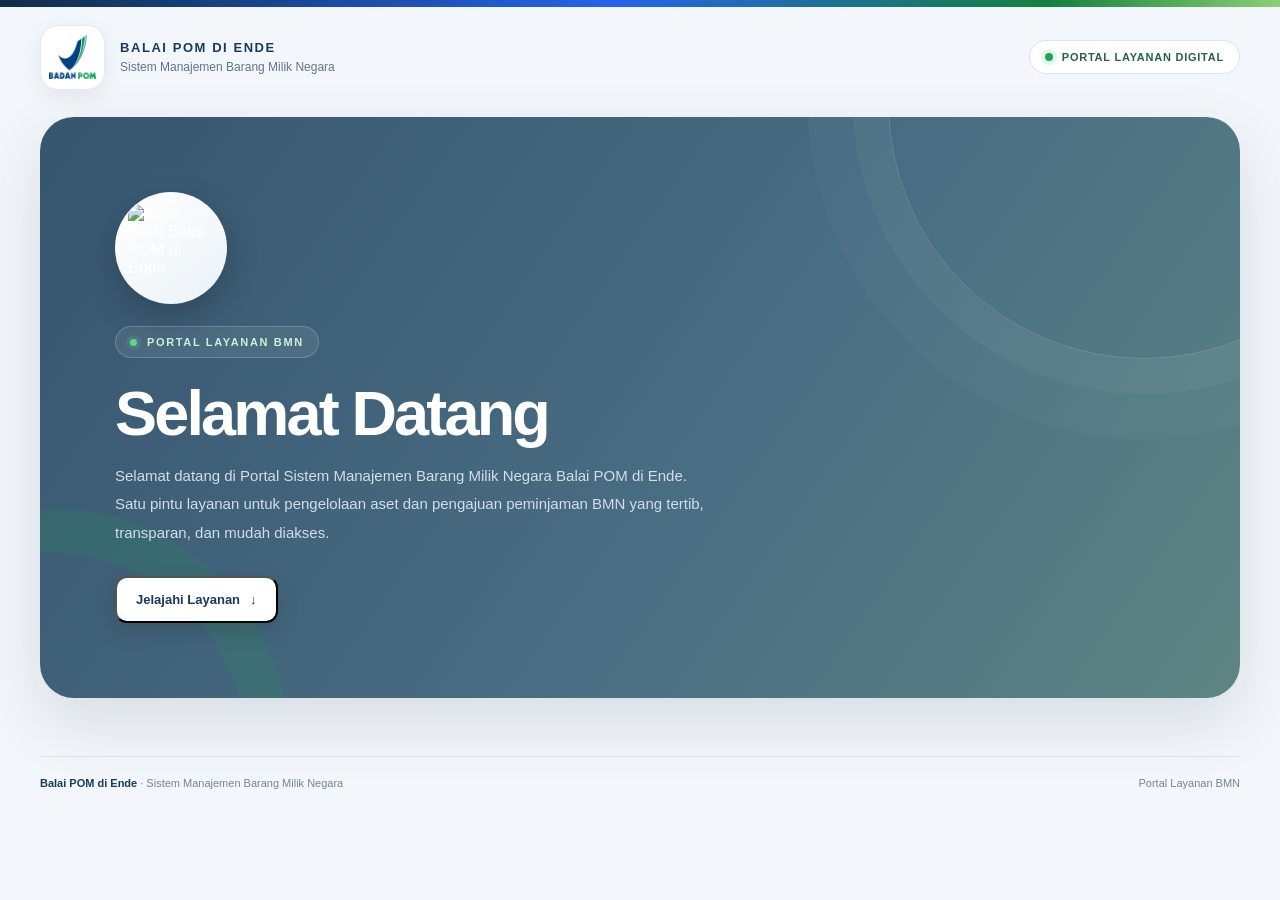
==== index.html @ 43413f7a "Improve responsive home portal cards for mobile" ====
<!DOCTYPE html>
<html lang="id">
<head>
<meta charset="UTF-8">
<meta name="viewport" content="width=device-width, initial-scale=1">
<meta name="theme-color" content="#173b5e">
<meta name="description" content="Portal layanan Sistem Manajemen Barang Milik Negara Balai POM di Ende.">
<link rel="icon" type="image/webp" href="[data-uri]">
<title>Portal Layanan BMN | Balai POM di Ende</title>
<style>
:root{--navy:#173b5e;--navy-deep:#102d49;--blue:#2563eb;--green:#15803d;--green-bright:#22a34a;--ink:#1e293b;--muted:#64748b;--line:#dbe3ed;--paper:#fff;--bg:#f3f6fa;--shadow:0 24px 65px rgba(16,45,73,.12)}
*{box-sizing:border-box}
html{scroll-behavior:smooth}
body{margin:0;min-height:100vh;font-family:Inter,"Segoe UI",Arial,sans-serif;color:var(--ink);background:var(--bg);overflow-x:hidden}
a{color:inherit}
.top-accent{height:7px;background:linear-gradient(90deg,var(--navy-deep),var(--blue) 48%,var(--green) 82%,#8bcf75)}
.site-header{width:min(1200px,calc(100% - 48px));margin:auto;min-height:100px;display:flex;align-items:center;gap:15px}
.agency-logo{width:65px;height:65px;padding:8px;display:grid;place-items:center;background:white;border:1px solid #e4ebf2;border-radius:18px;box-shadow:0 7px 22px rgba(16,45,73,.07)}
.agency-logo img{width:100%;height:100%;object-fit:contain}
.agency-name{font-size:13px;letter-spacing:.12em;font-weight:900;color:var(--navy)}
.agency-caption{font-size:12px;color:var(--muted);margin-top:5px}
.header-right{margin-left:auto;display:flex;align-items:center;gap:10px}
.status-pill{display:flex;align-items:center;gap:9px;padding:10px 15px;border:1px solid #dce8e4;background:#fff;border-radius:99px;color:#246345;font-size:11px;font-weight:800;letter-spacing:.07em}
.status-dot{width:8px;height:8px;border-radius:50%;background:#20a45a;box-shadow:0 0 0 4px #e4f5eb}
main{width:min(1200px,calc(100% - 48px));margin:10px auto 58px}
.hero{position:relative;overflow:hidden;isolation:isolate;min-height:450px;display:grid;grid-template-columns:1fr;align-items:center;gap:35px;padding:clamp(35px,6vw,75px);border-radius:34px;background:linear-gradient(125deg,#36556f 0%,#496d83 56%,#5c8582 100%);box-shadow:var(--shadow);color:white}
.hero:before,.hero:after{content:"";position:absolute;z-index:-1;border-radius:50%;pointer-events:none}
.hero:before{width:510px;height:510px;right:-160px;top:-270px;border:1px solid rgba(255,255,255,.15);box-shadow:0 0 0 35px rgba(255,255,255,.035),0 0 0 80px rgba(255,255,255,.025)}
.hero:after{width:390px;height:390px;left:-230px;bottom:-290px;border:45px solid rgba(34,163,74,.14)}
.hero-copy{max-width:640px;position:relative;z-index:1}
.kicker{display:inline-flex;align-items:center;gap:10px;padding:9px 14px;border:1px solid rgba(255,255,255,.2);background:rgba(255,255,255,.08);border-radius:99px;color:#c9f3d7;font-size:11px;font-weight:850;letter-spacing:.15em;text-transform:uppercase}
.kicker:before{content:"";width:7px;height:7px;border-radius:50%;background:#65d48b;box-shadow:0 0 0 4px rgba(101,212,139,.14)}
h1{margin:23px 0 15px;font-size:clamp(37px,5.4vw,63px);line-height:1.04;letter-spacing:-.045em;font-weight:850}
h1 span{color:#8be0a6}
.hero-description{max-width:590px;margin:0;color:#d2deea;font-size:15px;line-height:1.9}
.hero-actions{display:flex;align-items:center;gap:12px;flex-wrap:wrap;margin-top:29px}
.primary-link,.secondary-link{min-height:47px;padding:0 19px;display:inline-flex;align-items:center;justify-content:center;gap:10px;border-radius:12px;text-decoration:none;font-size:13px;font-weight:850;transition:transform .2s,box-shadow .2s,background .2s}
.primary-link{background:#fff;color:var(--navy);box-shadow:0 8px 22px rgba(0,0,0,.13)}
.secondary-link{color:white;border:1px solid rgba(255,255,255,.3);background:rgba(255,255,255,.07)}
.primary-link:hover,.secondary-link:hover{transform:translateY(-3px)}
.primary-link:focus-visible,.secondary-link:focus-visible,.access-card:focus-visible{outline:3px solid #8be0a6;outline-offset:4px}
.hero-visual{display:none}
.logo-orbit{display:none}
.logo-orbit:before,.logo-orbit:after{content:"";position:absolute;border-radius:50%;border:1px dashed rgba(255,255,255,.18)}
.logo-orbit:before{inset:25px}.logo-orbit:after{inset:52px}
.bmn-logo{position:relative;width:112px;height:112px;padding:13px;margin:0 0 22px;border-radius:50%;background:linear-gradient(145deg,#fff,#eaf2f7);box-shadow:0 12px 32px rgba(0,0,0,.22);display:grid;place-items:center}
.bmn-logo img{width:100%;height:100%;object-fit:contain;border-radius:12px}
.visual-caption{position:absolute;bottom:2px;left:50%;transform:translateX(-50%);white-space:nowrap;color:#d3e5ef;font-size:11px;font-weight:800;letter-spacing:.14em;text-transform:uppercase}
.section-intro{display:flex;align-items:end;justify-content:space-between;gap:20px;margin:42px 2px 18px}
.section-label{color:var(--green);font-size:10px;font-weight:900;letter-spacing:.17em;text-transform:uppercase}
.section-intro h2{margin:7px 0 0;color:var(--navy);font-size:clamp(22px,3vw,29px);letter-spacing:-.03em}
.section-intro p{margin:0;color:var(--muted);font-size:12px}
#akses{display:none}#akses.is-open{display:block;animation:reveal .35s ease both}@keyframes reveal{from{opacity:0;transform:translateY(12px)}to{opacity:1;transform:translateY(0)}}
.access-grid{display:grid;grid-template-columns:repeat(3,minmax(0,1fr));gap:20px}
.access-card{min-height:220px;position:relative;overflow:hidden;display:flex;flex-direction:column;align-items:flex-start;padding:27px;border:1px solid #e2ebef;border-radius:22px;background:#fff;text-decoration:none;color:inherit;box-shadow:0 10px 28px rgba(13,57,78,.055);transition:transform .2s ease,box-shadow .2s ease,border-color .2s ease}
.access-card:hover{transform:translateY(-4px);border-color:rgba(8,126,170,.35);box-shadow:0 18px 36px rgba(13,57,78,.11)}
.card-icon{width:48px;height:48px;display:grid;place-items:center;border-radius:15px;background:#eaf5f8;color:var(--blue)}
.user .card-icon{background:#e8f7f3;color:#078c82}
.docs .card-icon{background:#eef2ff;color:#5367b8}
.docs .card-cta{color:#5367b8}
.card-icon svg{width:24px;height:24px}
.access-card h3{margin:20px 0 7px;color:var(--navy);font-size:20px}
.access-card p{max-width:390px;margin:0 0 22px;color:var(--muted);font-size:13px;line-height:1.7}
.card-cta{display:inline-flex;align-items:center;gap:9px;margin-top:auto;color:var(--blue);font-size:13px;font-weight:800}
.user .card-cta{color:#078c82}
.card-cta span{font-size:19px;transition:transform .2s}
.access-card:hover .card-cta span{transform:translateX(5px)}
.info-strip{display:flex;align-items:flex-start;gap:13px;margin-top:20px;padding:17px 19px;border:1px solid #dce8e4;border-radius:16px;background:#f8fcf9;color:#526c80;font-size:12px;line-height:1.75}
.info-icon{flex:0 0 28px;width:28px;height:28px;display:grid;place-items:center;border-radius:9px;background:#e7f5eb;color:var(--green)}
.info-strip strong{color:var(--navy)}
.site-footer{width:min(1200px,calc(100% - 48px));margin:0 auto;padding:20px 0 26px;border-top:1px solid #dce5ed;display:flex;justify-content:space-between;gap:12px;flex-wrap:wrap;color:#74869a;font-size:11px}
.site-footer strong{color:var(--navy)}
@media(max-width:980px){.access-grid{grid-template-columns:repeat(2,minmax(0,1fr))}}
@media(max-width:760px){
.site-header,main,.site-footer{width:calc(100% - 30px)}
.site-header{min-height:82px}
.agency-logo{width:55px;height:55px;border-radius:15px}
.agency-name{font-size:11px}
.agency-caption{font-size:10px}
.status-pill{font-size:9px;padding:8px 10px}
.hero{grid-template-columns:1fr;gap:10px;padding:36px 25px 30px;border-radius:25px}
.hero-visual,.logo-orbit{display:none}
.bmn-logo{width:100px;height:100px;margin:0 0 19px}
.visual-caption{bottom:0}
.hero-copy{text-align:left}
.hero-description{margin:0}
.hero-actions{justify-content:flex-start}
.section-intro{align-items:flex-start;flex-direction:column;margin-top:33px}
.access-grid{grid-template-columns:repeat(2,minmax(0,1fr));gap:12px}
.access-card{min-height:190px;padding:17px;border-radius:18px}
.card-icon{width:42px;height:42px;border-radius:13px}
.card-icon svg{width:21px;height:21px}
.access-card h3{font-size:16px;line-height:1.25;margin:13px 0 6px}
.access-card p{font-size:11px;line-height:1.5;margin:0 0 12px;display:-webkit-box;-webkit-box-orient:vertical;-webkit-line-clamp:3;overflow:hidden}
.card-cta{font-size:11px;line-height:1.3;gap:5px}
.card-cta span{font-size:16px}
.info-strip{padding:13px 14px;font-size:11px}
.site-footer{flex-direction:column}
}
@media(max-width:420px){
.header-right{display:none}
.hero{padding:30px 19px}
.hero-visual,.logo-orbit{display:none}
.bmn-logo{width:90px;height:90px}
h1{font-size:39px}
.hero-description{font-size:13px}
.primary-link,.secondary-link{width:100%}
.access-grid{grid-template-columns:1fr;gap:10px}
.access-card{display:grid;grid-template-columns:42px minmax(0,1fr);column-gap:12px;align-items:start;min-height:0;padding:15px}
.access-card .card-icon{grid-column:1;grid-row:1 / span 3}
.access-card h3{grid-column:2;margin:1px 0 4px;font-size:15px}
.access-card p{grid-column:2;-webkit-line-clamp:2;margin:0;font-size:11px}
.access-card .card-cta{grid-column:2;margin-top:8px;font-size:11px}
}
@media(prefers-reduced-motion:reduce){*,*:before,*:after{scroll-behavior:auto!important;transition:none!important}}
</style>
</head>
<body>
<div class="top-accent"></div>
<header class="site-header">
  <div class="agency-logo"><img src="[data-uri]" alt="Logo Badan POM"></div>
  <div>
    <div class="agency-name">BALAI POM DI ENDE</div>
    <div class="agency-caption">Sistem Manajemen Barang Milik Negara</div>
  </div>
  <div class="header-right"><div class="status-pill"><span class="status-dot"></span>PORTAL LAYANAN DIGITAL</div></div>
</header>
<main>
  <section class="hero" aria-labelledby="hero-title">
    <div class="hero-copy">
      <div class="bmn-logo"><img src="logo-bmn.png.png" alt="Logo BMN Balai POM di Ende"></div>
      <div class="kicker">Portal Layanan BMN</div>
      <h1 id="hero-title">Selamat Datang</h1>
      <p class="hero-description">Selamat datang di Portal Sistem Manajemen Barang Milik Negara Balai POM di Ende. Satu pintu layanan untuk pengelolaan aset dan pengajuan peminjaman BMN yang tertib, transparan, dan mudah diakses.</p>
      <div class="hero-actions">
        <button class="primary-link" id="exploreButton" type="button" aria-controls="akses" aria-expanded="false">Jelajahi Layanan <span aria-hidden="true">↓</span></button>
      </div>
    </div>
  </section>
  <section id="akses" aria-labelledby="access-title">
    <div class="section-intro">
      <div><div class="section-label">Mulai dari sini</div><h2 id="access-title">Pilih Jenis Akses</h2></div>
      <p>Akses layanan sesuai kebutuhan dan kewenangan Anda.</p>
    </div>
    <div class="access-grid">
      <a class="access-card admin" href="admin.html">
        <div class="card-icon" aria-hidden="true"><svg viewBox="0 0 24 24" fill="none" stroke="currentColor" stroke-width="1.8" stroke-linecap="round" stroke-linejoin="round"><path d="M12 2v3m0 14v3M4.93 4.93l2.12 2.12m9.9 9.9 2.12 2.12M2 12h3m14 0h3M4.93 19.07l2.12-2.12m9.9-9.9 2.12-2.12"/><circle cx="12" cy="12" r="4"/></svg></div>
        <h3>Login Admin</h3>
        <p>Akses pengelolaan data BMN, verifikasi pengajuan, pemeliharaan aset, serta pemantauan seluruh layanan.</p>
        <span class="card-cta">Masuk sebagai Admin <span aria-hidden="true">→</span></span>
      </a>
      <a class="access-card user" href="pengelolaan.html">
        <div class="card-icon" aria-hidden="true"><svg viewBox="0 0 24 24" fill="none" stroke="currentColor" stroke-width="1.8" stroke-linecap="round" stroke-linejoin="round"><path d="M4 4h16v16H4z"/><path d="M8 8h8M8 12h8M8 16h5"/></svg></div>
        <h3>Formulir Pengelolaan BMN (Aset dan Persediaan)</h3>
        <p>Akses seluruh layanan formulir pengelolaan aset, persediaan, penggunaan barang, usulan pengadaan, pemeliharaan, dan peminjaman BMN.</p>
        <span class="card-cta">Buka Formulir Pengelolaan <span aria-hidden="true">→</span></span>
      </a>
      <a class="access-card docs" href="dokumen.html">
        <div class="card-icon" aria-hidden="true"><svg viewBox="0 0 24 24" fill="none" stroke="currentColor" stroke-width="1.8" stroke-linecap="round" stroke-linejoin="round"><path d="M6 3h8l5 5v13H6z"/><path d="M14 3v6h5M9 13h7M9 17h7"/></svg></div>
        <h3>Dokumen BMN</h3>
        <p>Akses pusat dokumen Stock Opname, Sensus/Pra-Sensus, Sarana dan Prasarana, RKBMN, laporan BMN, laporan keuangan, dan dokumen lainnya.</p>
        <span class="card-cta">Buka Dokumen BMN <span aria-hidden="true">→</span></span>
      </a>
    </div>
    <div class="info-strip">
      <div class="info-icon" aria-hidden="true">i</div>
      <div><strong>Informasi akses:</strong> Menu Admin hanya digunakan oleh petugas yang memiliki akun dan kewenangan administrator. Pegawai atau pemohon peminjaman dapat menggunakan menu Pengguna.</div>
    </div>
  </section>
</main>
<footer class="site-footer">
  <span><strong>Balai POM di Ende</strong> · Sistem Manajemen Barang Milik Negara</span>
  <span>Portal Layanan BMN</span>
</footer>
<script>
document.getElementById("exploreButton").addEventListener("click",function(){const section=document.getElementById("akses");const opened=section.classList.toggle("is-open");this.setAttribute("aria-expanded",String(opened));this.querySelector("span").textContent=opened?"↑":"↓";if(opened){section.scrollIntoView({behavior:"smooth",block:"start"});}});
</script>
</body>
</html>
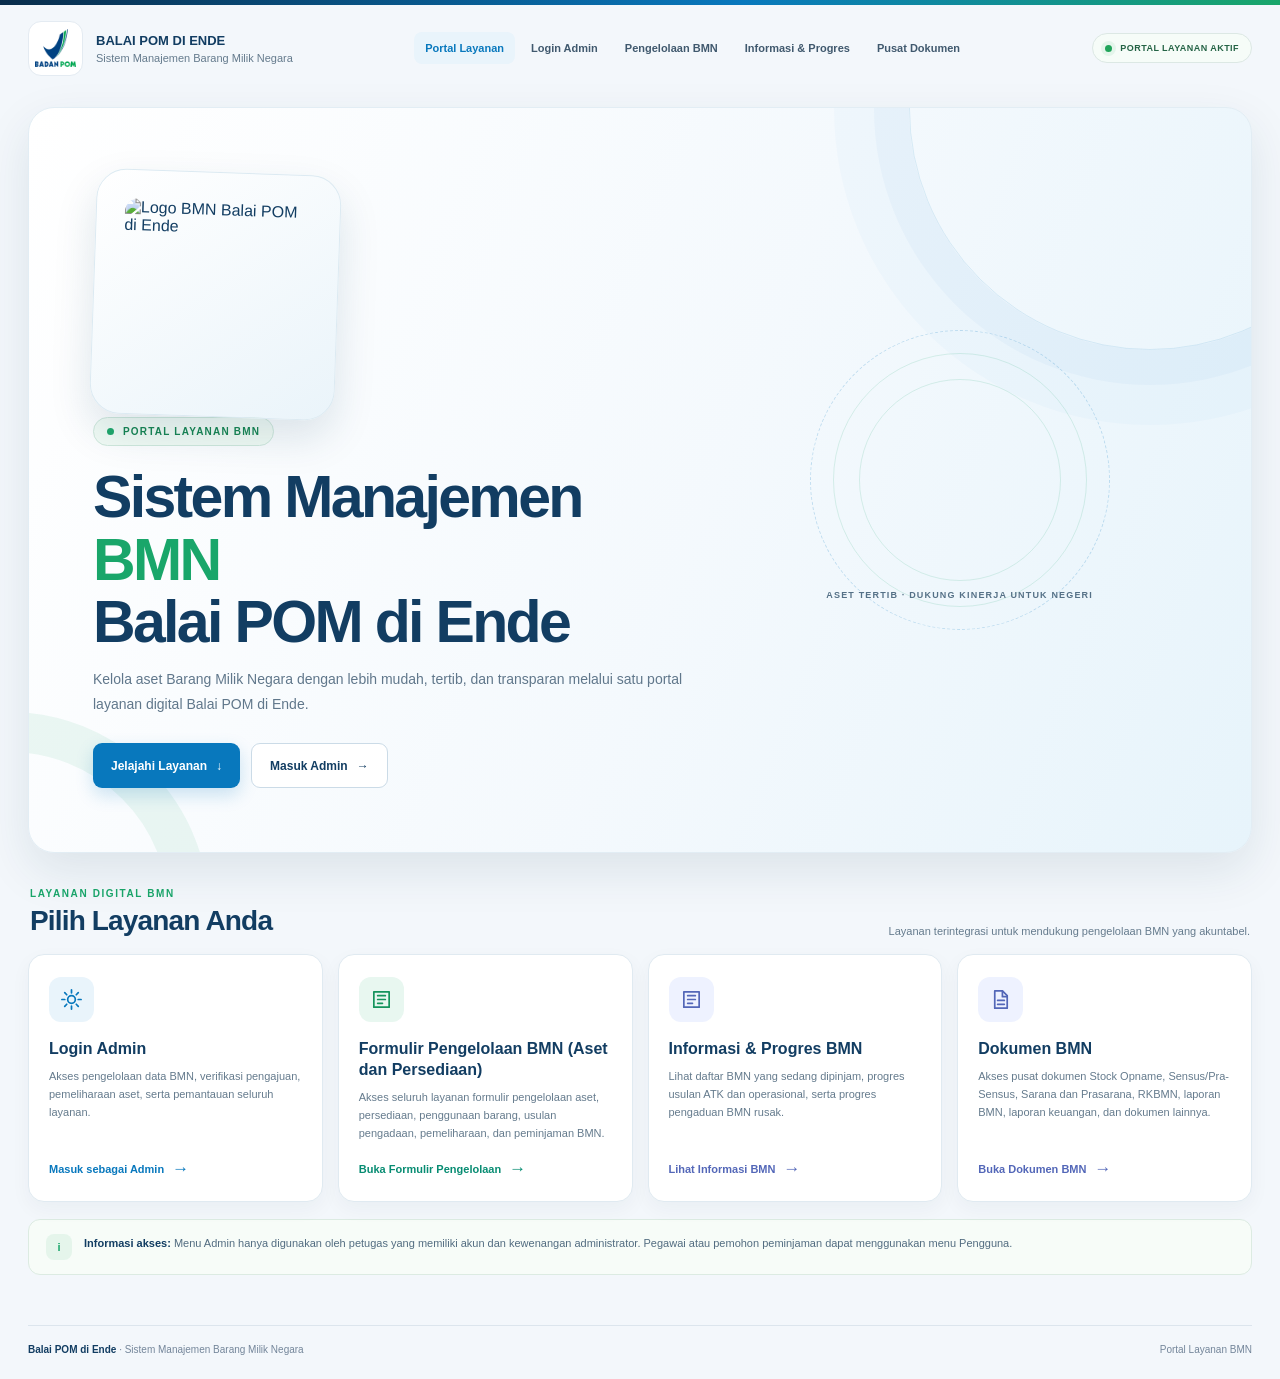
==== commit c9ea47c4: "Redesign portal layanan BMN mengikuti konsep UI UX Canva" ====
--- a/index.html
+++ b/index.html
@@ -4,113 +4,119 @@
 <meta charset="UTF-8">
 <meta name="viewport" content="width=device-width, initial-scale=1">
 <meta name="theme-color" content="#173b5e">
+<link rel="manifest" href="./manifest.json">
 <meta name="description" content="Portal layanan Sistem Manajemen Barang Milik Negara Balai POM di Ende.">
 <link rel="icon" type="image/webp" href="[data-uri]">
 <title>Portal Layanan BMN | Balai POM di Ende</title>
 <style>
-:root{--navy:#173b5e;--navy-deep:#102d49;--blue:#2563eb;--green:#15803d;--green-bright:#22a34a;--ink:#1e293b;--muted:#64748b;--line:#dbe3ed;--paper:#fff;--bg:#f3f6fa;--shadow:0 24px 65px rgba(16,45,73,.12)}
+:root{--navy:#123d62;--navy-deep:#092d4b;--blue:#0878bd;--green:#19a66a;--ink:#193247;--muted:#657b8d;--line:#dce7ef;--paper:#fff;--bg:#f3f7fb;--shadow:0 18px 48px rgba(15,55,83,.10)}
 *{box-sizing:border-box}
 html{scroll-behavior:smooth}
 body{margin:0;min-height:100vh;font-family:Inter,"Segoe UI",Arial,sans-serif;color:var(--ink);background:var(--bg);overflow-x:hidden}
 a{color:inherit}
-.top-accent{height:7px;background:linear-gradient(90deg,var(--navy-deep),var(--blue) 48%,var(--green) 82%,#8bcf75)}
-.site-header{width:min(1200px,calc(100% - 48px));margin:auto;min-height:100px;display:flex;align-items:center;gap:15px}
-.agency-logo{width:65px;height:65px;padding:8px;display:grid;place-items:center;background:white;border:1px solid #e4ebf2;border-radius:18px;box-shadow:0 7px 22px rgba(16,45,73,.07)}
+.top-accent{height:5px;background:linear-gradient(90deg,var(--navy-deep),var(--blue) 58%,var(--green))}
+.site-header{width:min(1280px,calc(100% - 56px));margin:auto;min-height:86px;display:flex;align-items:center;gap:13px}
+.agency-logo{width:55px;height:55px;padding:6px;display:grid;place-items:center;background:white;border:1px solid #e4ebf2;border-radius:13px}
 .agency-logo img{width:100%;height:100%;object-fit:contain}
-.agency-name{font-size:13px;letter-spacing:.12em;font-weight:900;color:var(--navy)}
-.agency-caption{font-size:12px;color:var(--muted);margin-top:5px}
-.header-right{margin-left:auto;display:flex;align-items:center;gap:10px}
-.status-pill{display:flex;align-items:center;gap:9px;padding:10px 15px;border:1px solid #dce8e4;background:#fff;border-radius:99px;color:#246345;font-size:11px;font-weight:800;letter-spacing:.07em}
-.status-dot{width:8px;height:8px;border-radius:50%;background:#20a45a;box-shadow:0 0 0 4px #e4f5eb}
-main{width:min(1200px,calc(100% - 48px));margin:10px auto 58px}
-.hero{position:relative;overflow:hidden;isolation:isolate;min-height:450px;display:grid;grid-template-columns:1fr;align-items:center;gap:35px;padding:clamp(35px,6vw,75px);border-radius:34px;background:linear-gradient(125deg,#36556f 0%,#496d83 56%,#5c8582 100%);box-shadow:var(--shadow);color:white}
-.hero:before,.hero:after{content:"";position:absolute;z-index:-1;border-radius:50%;pointer-events:none}
-.hero:before{width:510px;height:510px;right:-160px;top:-270px;border:1px solid rgba(255,255,255,.15);box-shadow:0 0 0 35px rgba(255,255,255,.035),0 0 0 80px rgba(255,255,255,.025)}
-.hero:after{width:390px;height:390px;left:-230px;bottom:-290px;border:45px solid rgba(34,163,74,.14)}
-.hero-copy{max-width:640px;position:relative;z-index:1}
-.kicker{display:inline-flex;align-items:center;gap:10px;padding:9px 14px;border:1px solid rgba(255,255,255,.2);background:rgba(255,255,255,.08);border-radius:99px;color:#c9f3d7;font-size:11px;font-weight:850;letter-spacing:.15em;text-transform:uppercase}
-.kicker:before{content:"";width:7px;height:7px;border-radius:50%;background:#65d48b;box-shadow:0 0 0 4px rgba(101,212,139,.14)}
-h1{margin:23px 0 15px;font-size:clamp(37px,5.4vw,63px);line-height:1.04;letter-spacing:-.045em;font-weight:850}
-h1 span{color:#8be0a6}
-.hero-description{max-width:590px;margin:0;color:#d2deea;font-size:15px;line-height:1.9}
-.hero-actions{display:flex;align-items:center;gap:12px;flex-wrap:wrap;margin-top:29px}
-.primary-link,.secondary-link{min-height:47px;padding:0 19px;display:inline-flex;align-items:center;justify-content:center;gap:10px;border-radius:12px;text-decoration:none;font-size:13px;font-weight:850;transition:transform .2s,box-shadow .2s,background .2s}
-.primary-link{background:#fff;color:var(--navy);box-shadow:0 8px 22px rgba(0,0,0,.13)}
-.secondary-link{color:white;border:1px solid rgba(255,255,255,.3);background:rgba(255,255,255,.07)}
-.primary-link:hover,.secondary-link:hover{transform:translateY(-3px)}
-.primary-link:focus-visible,.secondary-link:focus-visible,.access-card:focus-visible{outline:3px solid #8be0a6;outline-offset:4px}
-.hero-visual{display:none}
-.logo-orbit{display:none}
-.logo-orbit:before,.logo-orbit:after{content:"";position:absolute;border-radius:50%;border:1px dashed rgba(255,255,255,.18)}
-.logo-orbit:before{inset:25px}.logo-orbit:after{inset:52px}
-.bmn-logo{position:relative;width:112px;height:112px;padding:13px;margin:0 0 22px;border-radius:50%;background:linear-gradient(145deg,#fff,#eaf2f7);box-shadow:0 12px 32px rgba(0,0,0,.22);display:grid;place-items:center}
-.bmn-logo img{width:100%;height:100%;object-fit:contain;border-radius:12px}
-.visual-caption{position:absolute;bottom:2px;left:50%;transform:translateX(-50%);white-space:nowrap;color:#d3e5ef;font-size:11px;font-weight:800;letter-spacing:.14em;text-transform:uppercase}
-.section-intro{display:flex;align-items:end;justify-content:space-between;gap:20px;margin:42px 2px 18px}
-.section-label{color:var(--green);font-size:10px;font-weight:900;letter-spacing:.17em;text-transform:uppercase}
-.section-intro h2{margin:7px 0 0;color:var(--navy);font-size:clamp(22px,3vw,29px);letter-spacing:-.03em}
-.section-intro p{margin:0;color:var(--muted);font-size:12px}
-#akses{display:none}#akses.is-open{display:block;animation:reveal .35s ease both}@keyframes reveal{from{opacity:0;transform:translateY(12px)}to{opacity:1;transform:translateY(0)}}
-.access-grid{display:grid;grid-template-columns:repeat(3,minmax(0,1fr));gap:20px}
-.access-card{min-height:220px;position:relative;overflow:hidden;display:flex;flex-direction:column;align-items:flex-start;padding:27px;border:1px solid #e2ebef;border-radius:22px;background:#fff;text-decoration:none;color:inherit;box-shadow:0 10px 28px rgba(13,57,78,.055);transition:transform .2s ease,box-shadow .2s ease,border-color .2s ease}
-.access-card:hover{transform:translateY(-4px);border-color:rgba(8,126,170,.35);box-shadow:0 18px 36px rgba(13,57,78,.11)}
-.card-icon{width:48px;height:48px;display:grid;place-items:center;border-radius:15px;background:#eaf5f8;color:var(--blue)}
-.user .card-icon{background:#e8f7f3;color:#078c82}
+.agency-name{font-size:13px;font-weight:900;color:var(--navy)}
+.agency-caption{font-size:11px;color:var(--muted);margin-top:4px}
+.header-right{margin-left:auto;display:flex;align-items:center;gap:9px}
+.header-nav{display:flex;align-items:center;gap:5px;margin-left:auto}
+.header-nav a{padding:10px 11px;border-radius:8px;text-decoration:none;color:#40596e;font-size:11px;font-weight:750;white-space:nowrap;transition:.2s}
+.header-nav a:hover,.header-nav a.active{background:#e9f4fb;color:var(--blue)}
+.status-pill{display:flex;align-items:center;gap:8px;padding:9px 12px;border:1px solid #dce8e4;background:#f6fcf8;border-radius:99px;color:#246345;font-size:9px;font-weight:850;letter-spacing:.05em;white-space:nowrap}
+.status-dot{width:7px;height:7px;border-radius:50%;background:#20a45a;box-shadow:0 0 0 4px #e4f5eb}
+main{width:min(1280px,calc(100% - 56px));margin:16px auto 50px}
+.hero{position:relative;overflow:hidden;isolation:isolate;min-height:390px;display:grid;grid-template-columns:minmax(0,1.15fr) minmax(260px,.85fr);align-items:center;gap:24px;padding:clamp(34px,5vw,68px);border:1px solid #e2edf4;border-radius:26px;background:linear-gradient(112deg,#fff 0%,#f4f9fd 55%,#e7f4fb 100%);box-shadow:var(--shadow);color:var(--navy)}
+.hero:before{content:"";position:absolute;z-index:-1;width:480px;height:480px;right:-140px;top:-240px;border:1px solid rgba(8,120,189,.12);border-radius:50%;box-shadow:0 0 0 35px rgba(8,120,189,.035),0 0 0 75px rgba(8,120,189,.025)}
+.hero:after{content:"";position:absolute;z-index:-1;width:320px;height:320px;left:-220px;bottom:-260px;border:40px solid rgba(25,166,106,.08);border-radius:50%}
+.hero-copy{max-width:680px;position:relative;z-index:1}
+.kicker{display:inline-flex;align-items:center;gap:9px;padding:8px 13px;border:1px solid #cfe8dc;background:#f0faf4;border-radius:99px;color:#178553;font-size:10px;font-weight:900;letter-spacing:.12em;text-transform:uppercase}
+.kicker:before{content:"";width:7px;height:7px;border-radius:50%;background:#20a76b}
+h1{margin:20px 0 13px;font-size:clamp(36px,5vw,59px);line-height:1.06;letter-spacing:-.045em;font-weight:900;color:var(--navy)}
+h1 span{color:var(--green)}
+.hero-description{max-width:590px;margin:0;color:#60778b;font-size:14px;line-height:1.85}
+.hero-actions{display:flex;align-items:center;gap:11px;flex-wrap:wrap;margin-top:25px}
+.primary-link,.secondary-link{min-height:45px;padding:0 18px;display:inline-flex;align-items:center;justify-content:center;gap:9px;border-radius:9px;text-decoration:none;font-size:12px;font-weight:850;transition:transform .2s,box-shadow .2s}
+.primary-link{border:0;background:var(--blue);color:white;box-shadow:0 7px 18px rgba(8,120,189,.2);cursor:pointer}
+.secondary-link{color:var(--navy);border:1px solid #cbdbe7;background:#fff}
+.primary-link:hover,.secondary-link:hover{transform:translateY(-2px)}
+.primary-link:focus-visible,.secondary-link:focus-visible,.access-card:focus-visible{outline:3px solid #82c9a4;outline-offset:3px}
+.hero-visual{display:flex;justify-content:center;align-items:center;position:relative;min-height:240px}
+.bmn-logo{position:relative;width:min(245px,80%);aspect-ratio:1;padding:28px;margin:0;border-radius:30px;background:linear-gradient(145deg,#fff,#eaf4fa);border:1px solid #dceaf2;box-shadow:0 18px 42px rgba(17,65,95,.13);display:grid;place-items:center;transform:rotate(2deg)}
+.bmn-logo img{width:100%;height:100%;object-fit:contain;border-radius:14px}
+.logo-orbit{position:absolute;width:300px;height:300px;border:1px dashed rgba(8,120,189,.22);border-radius:50%}
+.logo-orbit:before,.logo-orbit:after{content:"";position:absolute;border-radius:50%;border:1px solid rgba(25,166,106,.14)}
+.logo-orbit:before{inset:22px}.logo-orbit:after{inset:48px}
+.visual-caption{position:absolute;bottom:0;left:50%;transform:translateX(-50%);white-space:nowrap;color:#557187;font-size:9px;font-weight:900;letter-spacing:.13em;text-transform:uppercase}
+.section-intro{display:flex;align-items:end;justify-content:space-between;gap:20px;margin:35px 2px 17px}
+.section-label{color:var(--green);font-size:10px;font-weight:900;letter-spacing:.16em;text-transform:uppercase}
+.section-intro h2{margin:6px 0 0;color:var(--navy);font-size:clamp(22px,3vw,28px);letter-spacing:-.03em}
+.section-intro p{margin:0;color:var(--muted);font-size:11px}
+#akses{display:block}
+#akses.is-open{animation:reveal .3s ease both}
+@keyframes reveal{from{opacity:.65;transform:translateY(5px)}to{opacity:1;transform:translateY(0)}}
+.access-grid{display:grid;grid-template-columns:repeat(4,minmax(0,1fr));gap:15px}
+.access-card{min-height:220px;position:relative;overflow:hidden;display:flex;flex-direction:column;align-items:flex-start;padding:22px 20px;border:1px solid #e0eaf1;border-radius:16px;background:#fff;text-decoration:none;color:inherit;box-shadow:0 7px 20px rgba(13,57,78,.045);transition:transform .2s ease,box-shadow .2s ease,border-color .2s ease}
+.access-card:hover{transform:translateY(-4px);border-color:#b8d9e9;box-shadow:0 15px 30px rgba(13,57,78,.10)}
+.card-icon{width:45px;height:45px;display:grid;place-items:center;border-radius:12px;background:#e9f4fb;color:var(--blue)}
+.user .card-icon{background:#e8f7f0;color:#15945d}
 .docs .card-icon{background:#eef2ff;color:#5367b8}
 .docs .card-cta{color:#5367b8}
-.card-icon svg{width:24px;height:24px}
-.access-card h3{margin:20px 0 7px;color:var(--navy);font-size:20px}
-.access-card p{max-width:390px;margin:0 0 22px;color:var(--muted);font-size:13px;line-height:1.7}
-.card-cta{display:inline-flex;align-items:center;gap:9px;margin-top:auto;color:var(--blue);font-size:13px;font-weight:800}
-.user .card-cta{color:#078c82}
-.card-cta span{font-size:19px;transition:transform .2s}
-.access-card:hover .card-cta span{transform:translateX(5px)}
-.info-strip{display:flex;align-items:flex-start;gap:13px;margin-top:20px;padding:17px 19px;border:1px solid #dce8e4;border-radius:16px;background:#f8fcf9;color:#526c80;font-size:12px;line-height:1.75}
-.info-icon{flex:0 0 28px;width:28px;height:28px;display:grid;place-items:center;border-radius:9px;background:#e7f5eb;color:var(--green)}
+.card-icon svg{width:23px;height:23px}
+.access-card h3{margin:17px 0 7px;color:var(--navy);font-size:16px;line-height:1.3}
+.access-card p{margin:0 0 17px;color:var(--muted);font-size:11px;line-height:1.65}
+.card-cta{display:inline-flex;align-items:center;gap:8px;margin-top:auto;color:var(--blue);font-size:11px;font-weight:850}
+.user .card-cta{color:#078c72}
+.card-cta span{font-size:17px;transition:transform .2s}
+.access-card:hover .card-cta span{transform:translateX(4px)}
+.info-strip{display:flex;align-items:flex-start;gap:12px;margin-top:17px;padding:14px 17px;border:1px solid #dcebe2;border-radius:12px;background:#f7fcf8;color:#526c80;font-size:11px;line-height:1.7}
+.info-icon{flex:0 0 26px;width:26px;height:26px;display:grid;place-items:center;border-radius:8px;background:#e5f5eb;color:var(--green);font-weight:900}
 .info-strip strong{color:var(--navy)}
-.site-footer{width:min(1200px,calc(100% - 48px));margin:0 auto;padding:20px 0 26px;border-top:1px solid #dce5ed;display:flex;justify-content:space-between;gap:12px;flex-wrap:wrap;color:#74869a;font-size:11px}
+.site-footer{width:min(1280px,calc(100% - 56px));margin:0 auto;padding:18px 0 24px;border-top:1px solid #dce5ed;display:flex;justify-content:space-between;gap:12px;flex-wrap:wrap;color:#74869a;font-size:10px}
 .site-footer strong{color:var(--navy)}
-@media(max-width:980px){.access-grid{grid-template-columns:repeat(2,minmax(0,1fr))}}
+@media(max-width:1050px){.header-nav{gap:0}.header-nav a{padding:9px 7px;font-size:10px}.access-grid{grid-template-columns:repeat(2,minmax(0,1fr))}}
 @media(max-width:760px){
 .site-header,main,.site-footer{width:calc(100% - 30px)}
-.site-header{min-height:82px}
-.agency-logo{width:55px;height:55px;border-radius:15px}
-.agency-name{font-size:11px}
-.agency-caption{font-size:10px}
-.status-pill{font-size:9px;padding:8px 10px}
-.hero{grid-template-columns:1fr;gap:10px;padding:36px 25px 30px;border-radius:25px}
-.hero-visual,.logo-orbit{display:none}
-.bmn-logo{width:100px;height:100px;margin:0 0 19px}
-.visual-caption{bottom:0}
+.site-header{min-height:74px;flex-wrap:wrap;padding:10px 0}
+.agency-logo{width:48px;height:48px}
+.agency-name{font-size:11px}.agency-caption{font-size:9px}
+.header-nav{order:3;width:100%;overflow-x:auto;padding:3px 0 5px}
+.header-nav a{flex:0 0 auto;font-size:10px}
+.header-right{margin-left:auto}
+main{margin-top:10px}
+.hero{grid-template-columns:1fr;gap:15px;padding:30px 23px 25px;border-radius:20px}
+.hero-visual{min-height:145px;grid-row:1}
+.bmn-logo{width:130px;padding:16px;border-radius:20px}
+.logo-orbit{width:165px;height:165px}
+.visual-caption{bottom:-2px;font-size:8px}
 .hero-copy{text-align:left}
-.hero-description{margin:0}
-.hero-actions{justify-content:flex-start}
-.section-intro{align-items:flex-start;flex-direction:column;margin-top:33px}
-.access-grid{grid-template-columns:repeat(2,minmax(0,1fr));gap:12px}
-.access-card{min-height:190px;padding:17px;border-radius:18px}
-.card-icon{width:42px;height:42px;border-radius:13px}
-.card-icon svg{width:21px;height:21px}
-.access-card h3{font-size:16px;line-height:1.25;margin:13px 0 6px}
-.access-card p{font-size:11px;line-height:1.5;margin:0 0 12px;display:-webkit-box;-webkit-box-orient:vertical;-webkit-line-clamp:3;overflow:hidden}
-.card-cta{font-size:11px;line-height:1.3;gap:5px}
-.card-cta span{font-size:16px}
-.info-strip{padding:13px 14px;font-size:11px}
+.hero-description{font-size:12px}
+.hero-actions{margin-top:20px}
+.section-intro{align-items:flex-start;flex-direction:column;margin-top:28px}
+.access-grid{grid-template-columns:repeat(2,minmax(0,1fr));gap:11px}
+.access-card{min-height:190px;padding:16px;border-radius:13px}
+.card-icon{width:39px;height:39px}
+.access-card h3{font-size:14px;margin:12px 0 5px}
+.access-card p{font-size:10px;line-height:1.5;margin-bottom:12px}
+.card-cta{font-size:10px}
+.info-strip{padding:12px;font-size:10px}
 .site-footer{flex-direction:column}
 }
 @media(max-width:420px){
 .header-right{display:none}
-.hero{padding:30px 19px}
-.hero-visual,.logo-orbit{display:none}
-.bmn-logo{width:90px;height:90px}
-h1{font-size:39px}
-.hero-description{font-size:13px}
+.hero{padding:25px 18px}
+.hero-visual{min-height:125px}
+.bmn-logo{width:110px;padding:13px}
+h1{font-size:36px}
+.hero-description{font-size:12px}
 .primary-link,.secondary-link{width:100%}
-.access-grid{grid-template-columns:1fr;gap:10px}
-.access-card{display:grid;grid-template-columns:42px minmax(0,1fr);column-gap:12px;align-items:start;min-height:0;padding:15px}
+.access-grid{grid-template-columns:1fr;gap:9px}
+.access-card{display:grid;grid-template-columns:40px minmax(0,1fr);column-gap:11px;align-items:start;min-height:0;padding:13px}
 .access-card .card-icon{grid-column:1;grid-row:1 / span 3}
-.access-card h3{grid-column:2;margin:1px 0 4px;font-size:15px}
-.access-card p{grid-column:2;-webkit-line-clamp:2;margin:0;font-size:11px}
-.access-card .card-cta{grid-column:2;margin-top:8px;font-size:11px}
+.access-card h3{grid-column:2;margin:1px 0 4px;font-size:13px}
+.access-card p{grid-column:2;margin:0;font-size:10px;display:-webkit-box;-webkit-box-orient:vertical;-webkit-line-clamp:2;overflow:hidden}
+.access-card .card-cta{grid-column:2;margin-top:7px;font-size:10px}
 }
 @media(prefers-reduced-motion:reduce){*,*:before,*:after{scroll-behavior:auto!important;transition:none!important}}
 </style>
@@ -119,28 +125,34 @@
 <div class="top-accent"></div>
 <header class="site-header">
   <div class="agency-logo"><img src="[data-uri]" alt="Logo Badan POM"></div>
-  <div>
-    <div class="agency-name">BALAI POM DI ENDE</div>
-    <div class="agency-caption">Sistem Manajemen Barang Milik Negara</div>
-  </div>
-  <div class="header-right"><div class="status-pill"><span class="status-dot"></span>PORTAL LAYANAN DIGITAL</div></div>
+  <div><div class="agency-name">BALAI POM DI ENDE</div><div class="agency-caption">Sistem Manajemen Barang Milik Negara</div></div>
+  <nav class="header-nav" aria-label="Navigasi utama">
+    <a class="active" href="index.html">Portal Layanan</a>
+    <a href="admin.html">Login Admin</a>
+    <a href="pengelolaan.html">Pengelolaan BMN</a>
+    <a href="informasi.html">Informasi &amp; Progres</a>
+    <a href="dokumen.html">Pusat Dokumen</a>
+  </nav>
+  <div class="header-right"><div class="status-pill"><span class="status-dot"></span>PORTAL LAYANAN AKTIF</div></div>
 </header>
 <main>
   <section class="hero" aria-labelledby="hero-title">
     <div class="hero-copy">
       <div class="bmn-logo"><img src="logo-bmn.png.png" alt="Logo BMN Balai POM di Ende"></div>
       <div class="kicker">Portal Layanan BMN</div>
-      <h1 id="hero-title">Selamat Datang</h1>
-      <p class="hero-description">Selamat datang di Portal Sistem Manajemen Barang Milik Negara Balai POM di Ende. Satu pintu layanan untuk pengelolaan aset dan pengajuan peminjaman BMN yang tertib, transparan, dan mudah diakses.</p>
+      <h1 id="hero-title">Sistem Manajemen <span>BMN</span><br>Balai POM di Ende</h1>
+      <p class="hero-description">Kelola aset Barang Milik Negara dengan lebih mudah, tertib, dan transparan melalui satu portal layanan digital Balai POM di Ende.</p>
       <div class="hero-actions">
-        <button class="primary-link" id="exploreButton" type="button" aria-controls="akses" aria-expanded="false">Jelajahi Layanan <span aria-hidden="true">↓</span></button>
+        <button class="primary-link" id="exploreButton" type="button" aria-controls="akses" aria-expanded="true">Jelajahi Layanan <span aria-hidden="true">↓</span></button><a class="secondary-link" href="admin.html">Masuk Admin <span aria-hidden="true">→</span></a>
       </div>
     </div>
+    <div class="hero-visual" aria-label="Identitas BMN Balai POM di Ende"><div class="logo-orbit"></div><div class="visual-caption">Aset Tertib · Dukung Kinerja untuk Negeri</div>
+  </div>
   </section>
   <section id="akses" aria-labelledby="access-title">
     <div class="section-intro">
-      <div><div class="section-label">Mulai dari sini</div><h2 id="access-title">Pilih Jenis Akses</h2></div>
-      <p>Akses layanan sesuai kebutuhan dan kewenangan Anda.</p>
+      <div><div class="section-label">Layanan Digital BMN</div><h2 id="access-title">Pilih Layanan Anda</h2></div>
+      <p>Layanan terintegrasi untuk mendukung pengelolaan BMN yang akuntabel.</p>
     </div>
     <div class="access-grid">
       <a class="access-card admin" href="admin.html">
@@ -154,6 +166,12 @@
         <h3>Formulir Pengelolaan BMN (Aset dan Persediaan)</h3>
         <p>Akses seluruh layanan formulir pengelolaan aset, persediaan, penggunaan barang, usulan pengadaan, pemeliharaan, dan peminjaman BMN.</p>
         <span class="card-cta">Buka Formulir Pengelolaan <span aria-hidden="true">→</span></span>
+      </a>
+      <a class="access-card docs" href="informasi.html">
+        <div class="card-icon" aria-hidden="true"><svg viewBox="0 0 24 24" fill="none" stroke="currentColor" stroke-width="1.8" stroke-linecap="round" stroke-linejoin="round"><path d="M4 4h16v16H4z"/><path d="M8 8h8M8 12h8M8 16h5"/></svg></div>
+        <h3>Informasi & Progres BMN</h3>
+        <p>Lihat daftar BMN yang sedang dipinjam, progres usulan ATK dan operasional, serta progres pengaduan BMN rusak.</p>
+        <span class="card-cta">Lihat Informasi BMN <span aria-hidden="true">→</span></span>
       </a>
       <a class="access-card docs" href="dokumen.html">
         <div class="card-icon" aria-hidden="true"><svg viewBox="0 0 24 24" fill="none" stroke="currentColor" stroke-width="1.8" stroke-linecap="round" stroke-linejoin="round"><path d="M6 3h8l5 5v13H6z"/><path d="M14 3v6h5M9 13h7M9 17h7"/></svg></div>
@@ -174,6 +192,22 @@
 </footer>
 <script>
 document.getElementById("exploreButton").addEventListener("click",function(){const section=document.getElementById("akses");const opened=section.classList.toggle("is-open");this.setAttribute("aria-expanded",String(opened));this.querySelector("span").textContent=opened?"↑":"↓";if(opened){section.scrollIntoView({behavior:"smooth",block:"start"});}});
+
 </script>
+
+<script>
+if ("serviceWorker" in navigator) {
+  window.addEventListener("load", function () {
+    navigator.serviceWorker.register("./service-worker.js")
+      .then(function (registration) {
+        console.log("PWA aktif:", registration.scope);
+      })
+      .catch(function (error) {
+        console.error("PWA gagal diaktifkan:", error);
+      });
+  });
+}
+</script>
+
 </body>
-</html>+</html>
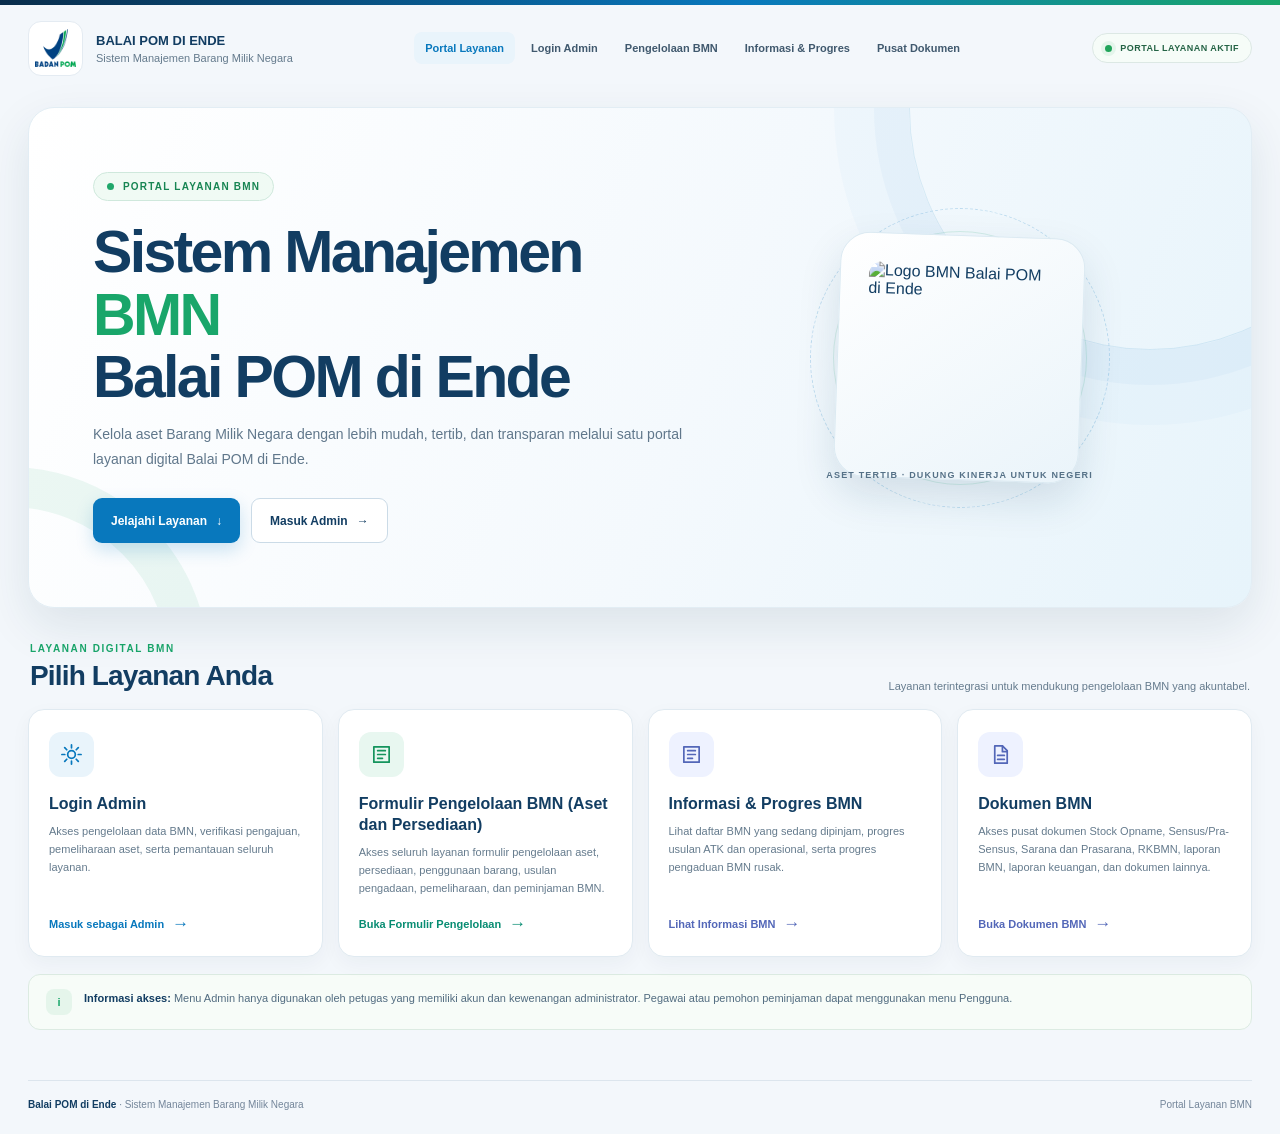
==== commit d10c1617: "Rapikan posisi logo pada hero portal BMN" ====
--- a/index.html
+++ b/index.html
@@ -138,7 +138,7 @@
 <main>
   <section class="hero" aria-labelledby="hero-title">
     <div class="hero-copy">
-      <div class="bmn-logo"><img src="logo-bmn.png.png" alt="Logo BMN Balai POM di Ende"></div>
+      
       <div class="kicker">Portal Layanan BMN</div>
       <h1 id="hero-title">Sistem Manajemen <span>BMN</span><br>Balai POM di Ende</h1>
       <p class="hero-description">Kelola aset Barang Milik Negara dengan lebih mudah, tertib, dan transparan melalui satu portal layanan digital Balai POM di Ende.</p>
@@ -146,7 +146,7 @@
         <button class="primary-link" id="exploreButton" type="button" aria-controls="akses" aria-expanded="true">Jelajahi Layanan <span aria-hidden="true">↓</span></button><a class="secondary-link" href="admin.html">Masuk Admin <span aria-hidden="true">→</span></a>
       </div>
     </div>
-    <div class="hero-visual" aria-label="Identitas BMN Balai POM di Ende"><div class="logo-orbit"></div><div class="visual-caption">Aset Tertib · Dukung Kinerja untuk Negeri</div>
+    <div class="hero-visual" aria-label="Identitas BMN Balai POM di Ende"><div class="logo-orbit"></div><div class="bmn-logo"><img src="logo-bmn.png.png" alt="Logo BMN Balai POM di Ende"></div><div class="visual-caption">Aset Tertib · Dukung Kinerja untuk Negeri</div>
   </div>
   </section>
   <section id="akses" aria-labelledby="access-title">
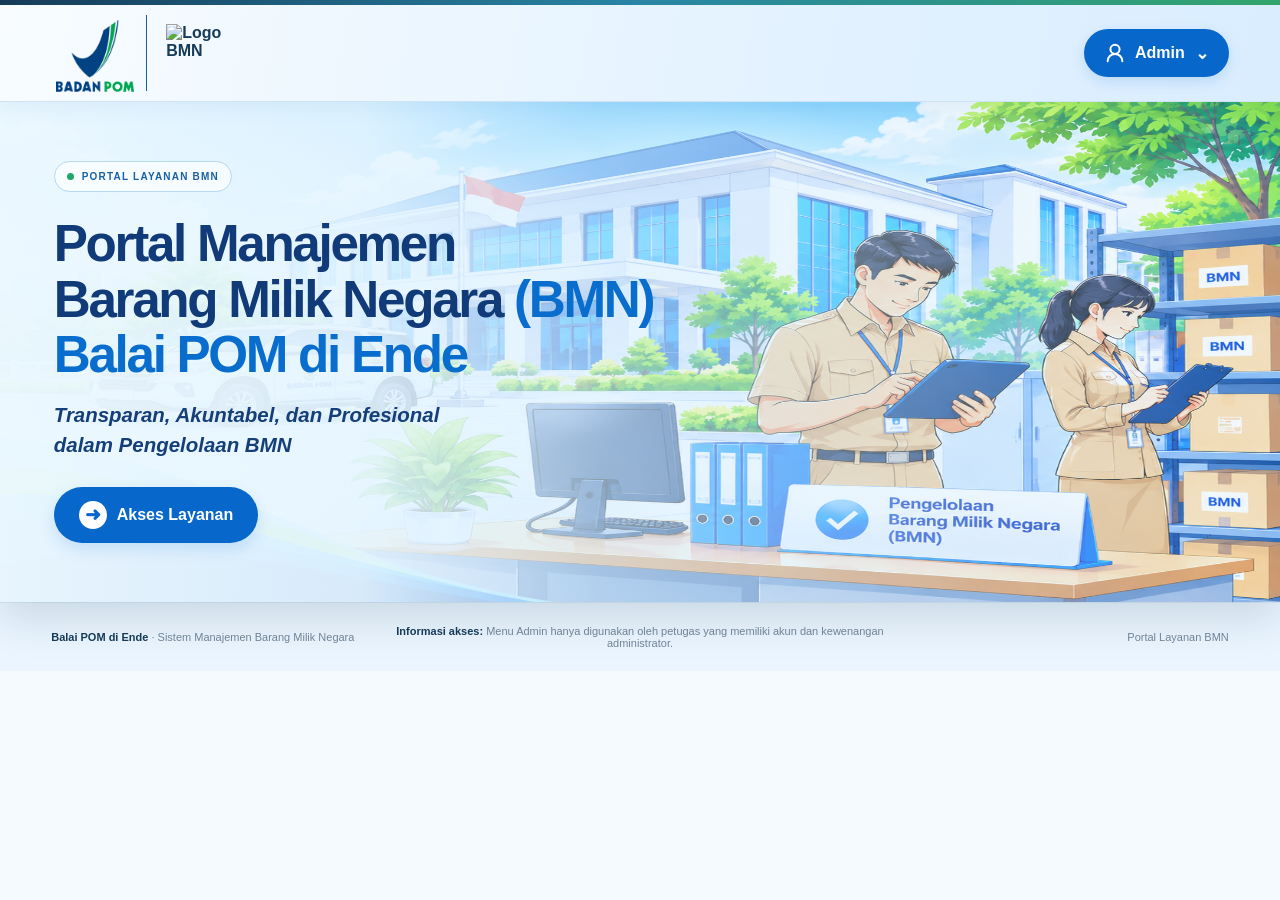
==== commit db045e63: "Update print statement from 'Hello' to 'Goodbye'" ====
--- a/index.html
+++ b/index.html
@@ -1,213 +1,149 @@
-<!DOCTYPE html>
+<!doctype html>
 <html lang="id">
 <head>
-<meta charset="UTF-8">
+<meta charset="utf-8">
 <meta name="viewport" content="width=device-width, initial-scale=1">
-<meta name="theme-color" content="#173b5e">
-<link rel="manifest" href="./manifest.json">
-<meta name="description" content="Portal layanan Sistem Manajemen Barang Milik Negara Balai POM di Ende.">
-<link rel="icon" type="image/webp" href="[data-uri]">
-<title>Portal Layanan BMN | Balai POM di Ende</title>
+<meta name="theme-color" content="#163b59">
+<title>Portal BMN | Balai POM di Ende</title>
 <style>
-:root{--navy:#123d62;--navy-deep:#092d4b;--blue:#0878bd;--green:#19a66a;--ink:#193247;--muted:#657b8d;--line:#dce7ef;--paper:#fff;--bg:#f3f7fb;--shadow:0 18px 48px rgba(15,55,83,.10)}
-*{box-sizing:border-box}
-html{scroll-behavior:smooth}
-body{margin:0;min-height:100vh;font-family:Inter,"Segoe UI",Arial,sans-serif;color:var(--ink);background:var(--bg);overflow-x:hidden}
-a{color:inherit}
-.top-accent{height:5px;background:linear-gradient(90deg,var(--navy-deep),var(--blue) 58%,var(--green))}
-.site-header{width:min(1280px,calc(100% - 56px));margin:auto;min-height:86px;display:flex;align-items:center;gap:13px}
-.agency-logo{width:55px;height:55px;padding:6px;display:grid;place-items:center;background:white;border:1px solid #e4ebf2;border-radius:13px}
-.agency-logo img{width:100%;height:100%;object-fit:contain}
-.agency-name{font-size:13px;font-weight:900;color:var(--navy)}
-.agency-caption{font-size:11px;color:var(--muted);margin-top:4px}
-.header-right{margin-left:auto;display:flex;align-items:center;gap:9px}
-.header-nav{display:flex;align-items:center;gap:5px;margin-left:auto}
-.header-nav a{padding:10px 11px;border-radius:8px;text-decoration:none;color:#40596e;font-size:11px;font-weight:750;white-space:nowrap;transition:.2s}
-.header-nav a:hover,.header-nav a.active{background:#e9f4fb;color:var(--blue)}
-.status-pill{display:flex;align-items:center;gap:8px;padding:9px 12px;border:1px solid #dce8e4;background:#f6fcf8;border-radius:99px;color:#246345;font-size:9px;font-weight:850;letter-spacing:.05em;white-space:nowrap}
-.status-dot{width:7px;height:7px;border-radius:50%;background:#20a45a;box-shadow:0 0 0 4px #e4f5eb}
-main{width:min(1280px,calc(100% - 56px));margin:16px auto 50px}
-.hero{position:relative;overflow:hidden;isolation:isolate;min-height:390px;display:grid;grid-template-columns:minmax(0,1.15fr) minmax(260px,.85fr);align-items:center;gap:24px;padding:clamp(34px,5vw,68px);border:1px solid #e2edf4;border-radius:26px;background:linear-gradient(112deg,#fff 0%,#f4f9fd 55%,#e7f4fb 100%);box-shadow:var(--shadow);color:var(--navy)}
-.hero:before{content:"";position:absolute;z-index:-1;width:480px;height:480px;right:-140px;top:-240px;border:1px solid rgba(8,120,189,.12);border-radius:50%;box-shadow:0 0 0 35px rgba(8,120,189,.035),0 0 0 75px rgba(8,120,189,.025)}
-.hero:after{content:"";position:absolute;z-index:-1;width:320px;height:320px;left:-220px;bottom:-260px;border:40px solid rgba(25,166,106,.08);border-radius:50%}
-.hero-copy{max-width:680px;position:relative;z-index:1}
-.kicker{display:inline-flex;align-items:center;gap:9px;padding:8px 13px;border:1px solid #cfe8dc;background:#f0faf4;border-radius:99px;color:#178553;font-size:10px;font-weight:900;letter-spacing:.12em;text-transform:uppercase}
-.kicker:before{content:"";width:7px;height:7px;border-radius:50%;background:#20a76b}
-h1{margin:20px 0 13px;font-size:clamp(36px,5vw,59px);line-height:1.06;letter-spacing:-.045em;font-weight:900;color:var(--navy)}
-h1 span{color:var(--green)}
-.hero-description{max-width:590px;margin:0;color:#60778b;font-size:14px;line-height:1.85}
-.hero-actions{display:flex;align-items:center;gap:11px;flex-wrap:wrap;margin-top:25px}
-.primary-link,.secondary-link{min-height:45px;padding:0 18px;display:inline-flex;align-items:center;justify-content:center;gap:9px;border-radius:9px;text-decoration:none;font-size:12px;font-weight:850;transition:transform .2s,box-shadow .2s}
-.primary-link{border:0;background:var(--blue);color:white;box-shadow:0 7px 18px rgba(8,120,189,.2);cursor:pointer}
-.secondary-link{color:var(--navy);border:1px solid #cbdbe7;background:#fff}
-.primary-link:hover,.secondary-link:hover{transform:translateY(-2px)}
-.primary-link:focus-visible,.secondary-link:focus-visible,.access-card:focus-visible{outline:3px solid #82c9a4;outline-offset:3px}
-.hero-visual{display:flex;justify-content:center;align-items:center;position:relative;min-height:240px}
-.bmn-logo{position:relative;width:min(245px,80%);aspect-ratio:1;padding:28px;margin:0;border-radius:30px;background:linear-gradient(145deg,#fff,#eaf4fa);border:1px solid #dceaf2;box-shadow:0 18px 42px rgba(17,65,95,.13);display:grid;place-items:center;transform:rotate(2deg)}
-.bmn-logo img{width:100%;height:100%;object-fit:contain;border-radius:14px}
-.logo-orbit{position:absolute;width:300px;height:300px;border:1px dashed rgba(8,120,189,.22);border-radius:50%}
-.logo-orbit:before,.logo-orbit:after{content:"";position:absolute;border-radius:50%;border:1px solid rgba(25,166,106,.14)}
-.logo-orbit:before{inset:22px}.logo-orbit:after{inset:48px}
-.visual-caption{position:absolute;bottom:0;left:50%;transform:translateX(-50%);white-space:nowrap;color:#557187;font-size:9px;font-weight:900;letter-spacing:.13em;text-transform:uppercase}
-.section-intro{display:flex;align-items:end;justify-content:space-between;gap:20px;margin:35px 2px 17px}
-.section-label{color:var(--green);font-size:10px;font-weight:900;letter-spacing:.16em;text-transform:uppercase}
-.section-intro h2{margin:6px 0 0;color:var(--navy);font-size:clamp(22px,3vw,28px);letter-spacing:-.03em}
-.section-intro p{margin:0;color:var(--muted);font-size:11px}
-#akses{display:block}
-#akses.is-open{animation:reveal .3s ease both}
-@keyframes reveal{from{opacity:.65;transform:translateY(5px)}to{opacity:1;transform:translateY(0)}}
-.access-grid{display:grid;grid-template-columns:repeat(4,minmax(0,1fr));gap:15px}
-.access-card{min-height:220px;position:relative;overflow:hidden;display:flex;flex-direction:column;align-items:flex-start;padding:22px 20px;border:1px solid #e0eaf1;border-radius:16px;background:#fff;text-decoration:none;color:inherit;box-shadow:0 7px 20px rgba(13,57,78,.045);transition:transform .2s ease,box-shadow .2s ease,border-color .2s ease}
-.access-card:hover{transform:translateY(-4px);border-color:#b8d9e9;box-shadow:0 15px 30px rgba(13,57,78,.10)}
-.card-icon{width:45px;height:45px;display:grid;place-items:center;border-radius:12px;background:#e9f4fb;color:var(--blue)}
-.user .card-icon{background:#e8f7f0;color:#15945d}
-.docs .card-icon{background:#eef2ff;color:#5367b8}
-.docs .card-cta{color:#5367b8}
-.card-icon svg{width:23px;height:23px}
-.access-card h3{margin:17px 0 7px;color:var(--navy);font-size:16px;line-height:1.3}
-.access-card p{margin:0 0 17px;color:var(--muted);font-size:11px;line-height:1.65}
-.card-cta{display:inline-flex;align-items:center;gap:8px;margin-top:auto;color:var(--blue);font-size:11px;font-weight:850}
-.user .card-cta{color:#078c72}
-.card-cta span{font-size:17px;transition:transform .2s}
-.access-card:hover .card-cta span{transform:translateX(4px)}
-.info-strip{display:flex;align-items:flex-start;gap:12px;margin-top:17px;padding:14px 17px;border:1px solid #dcebe2;border-radius:12px;background:#f7fcf8;color:#526c80;font-size:11px;line-height:1.7}
-.info-icon{flex:0 0 26px;width:26px;height:26px;display:grid;place-items:center;border-radius:8px;background:#e5f5eb;color:var(--green);font-weight:900}
-.info-strip strong{color:var(--navy)}
-.site-footer{width:min(1280px,calc(100% - 56px));margin:0 auto;padding:18px 0 24px;border-top:1px solid #dce5ed;display:flex;justify-content:space-between;gap:12px;flex-wrap:wrap;color:#74869a;font-size:10px}
-.site-footer strong{color:var(--navy)}
-@media(max-width:1050px){.header-nav{gap:0}.header-nav a{padding:9px 7px;font-size:10px}.access-grid{grid-template-columns:repeat(2,minmax(0,1fr))}}
-@media(max-width:760px){
-.site-header,main,.site-footer{width:calc(100% - 30px)}
-.site-header{min-height:74px;flex-wrap:wrap;padding:10px 0}
-.agency-logo{width:48px;height:48px}
-.agency-name{font-size:11px}.agency-caption{font-size:9px}
-.header-nav{order:3;width:100%;overflow-x:auto;padding:3px 0 5px}
-.header-nav a{flex:0 0 auto;font-size:10px}
-.header-right{margin-left:auto}
-main{margin-top:10px}
-.hero{grid-template-columns:1fr;gap:15px;padding:30px 23px 25px;border-radius:20px}
-.hero-visual{min-height:145px;grid-row:1}
-.bmn-logo{width:130px;padding:16px;border-radius:20px}
-.logo-orbit{width:165px;height:165px}
-.visual-caption{bottom:-2px;font-size:8px}
-.hero-copy{text-align:left}
-.hero-description{font-size:12px}
-.hero-actions{margin-top:20px}
-.section-intro{align-items:flex-start;flex-direction:column;margin-top:28px}
-.access-grid{grid-template-columns:repeat(2,minmax(0,1fr));gap:11px}
-.access-card{min-height:190px;padding:16px;border-radius:13px}
-.card-icon{width:39px;height:39px}
-.access-card h3{font-size:14px;margin:12px 0 5px}
-.access-card p{font-size:10px;line-height:1.5;margin-bottom:12px}
-.card-cta{font-size:10px}
-.info-strip{padding:12px;font-size:10px}
-.site-footer{flex-direction:column}
-}
-@media(max-width:420px){
-.header-right{display:none}
-.hero{padding:25px 18px}
-.hero-visual{min-height:125px}
-.bmn-logo{width:110px;padding:13px}
-h1{font-size:36px}
-.hero-description{font-size:12px}
-.primary-link,.secondary-link{width:100%}
-.access-grid{grid-template-columns:1fr;gap:9px}
-.access-card{display:grid;grid-template-columns:40px minmax(0,1fr);column-gap:11px;align-items:start;min-height:0;padding:13px}
-.access-card .card-icon{grid-column:1;grid-row:1 / span 3}
-.access-card h3{grid-column:2;margin:1px 0 4px;font-size:13px}
-.access-card p{grid-column:2;margin:0;font-size:10px;display:-webkit-box;-webkit-box-orient:vertical;-webkit-line-clamp:2;overflow:hidden}
-.access-card .card-cta{grid-column:2;margin-top:7px;font-size:10px}
-}
-@media(prefers-reduced-motion:reduce){*,*:before,*:after{scroll-behavior:auto!important;transition:none!important}}
+:root{--navy:#163b59;--deep:#102d45;--green:#21845a;--ink:#203547;--muted:#63788a;--paper:#fff;--line:#e1e9ef;--bg:#f3f7fa}
+*{box-sizing:border-box}body{margin:0;font-family:Inter,"Segoe UI",Arial,sans-serif;background:var(--bg);color:var(--ink)}
+.topline{height:5px;background:linear-gradient(90deg,#163b59,#2986a5,#34a66b)}
+header{max-width:1180px;margin:auto;padding:22px 24px;display:flex;align-items:center;gap:13px}
+.brandmark{width:54px;height:54px;border-radius:16px;background:#fff;border:1px solid var(--line);display:grid;place-items:center;color:var(--navy);font-weight:900;box-shadow:0 5px 18px #183b5910}
+.brandmark span{font-size:13px;letter-spacing:-.5px}.brandtitle{font-size:13px;font-weight:850;letter-spacing:.1em;color:var(--navy)}.brandsub{font-size:12px;color:var(--muted);margin-top:4px}
+.badge{margin-left:auto;border:1px solid #d5e8df;background:#f5fbf8;color:#317457;border-radius:99px;padding:9px 13px;font-size:10px;font-weight:800;letter-spacing:.08em}
+main{max-width:1180px;margin:8px auto 55px;padding:0 24px}
+.hero{min-height:390px;border-radius:30px;padding:clamp(32px,5vw,62px);position:relative;overflow:hidden;color:white;background:linear-gradient(120deg,#12334f 0%,#255d78 58%,#3c817b 100%);box-shadow:0 24px 55px #153b591c}
+.hero:before{content:"";position:absolute;width:450px;height:450px;border-radius:50%;border:1px solid #ffffff25;right:-130px;top:-240px;box-shadow:0 0 0 40px #ffffff08,0 0 0 80px #ffffff06}
+
+.hero-photo{position:absolute;inset:0;width:100%;height:100%;z-index:0;overflow:hidden}.hero-photo img{width:100%;height:100%;display:block;object-fit:cover;object-position:center 48%;opacity:1;mask-image:none}.hero-photo:after{content:"";position:absolute;inset:0;background:linear-gradient(90deg,rgba(16,45,69,.82) 0%,rgba(18,51,79,.72) 38%,rgba(18,51,79,.43) 67%,rgba(18,51,79,.18) 100%)}.hero-content{position:relative;max-width:760px;z-index:2}.hero{background:linear-gradient(105deg,#244f70 0%,#326987 39%,rgba(55,112,143,.78) 51%,rgba(65,139,151,.12) 100%),linear-gradient(120deg,#244f70 0%,#397b9b 58%,#56a18e 100%)}
+.tag{display:inline-flex;align-items:center;gap:8px;border:1px solid #ffffff30;background:#ffffff12;border-radius:99px;padding:9px 12px;color:#c9f3dd;font-size:10px;font-weight:800;letter-spacing:.14em;text-transform:uppercase}
+.tag i{width:7px;height:7px;border-radius:50%;background:#65d48b}
+.titleline{display:flex;align-items:center;gap:17px;margin:25px 0 15px}
+.bmn-symbol{flex:none;width:72px;height:72px;border-radius:19px;background:#ffffff;display:grid;place-items:center;color:#173b5e;box-shadow:0 8px 24px #0002;font-weight:900;letter-spacing:-1px}
+.bmn-symbol small{display:block;font-size:10px;text-align:center;color:#32835c;letter-spacing:1px}
+h1{margin:0;font-size:clamp(32px,5vw,56px);line-height:1.08;letter-spacing:-.045em}h1 em{font-style:normal;color:#8de1ad}
+.hero p{max-width:650px;color:#d8e6ed;font-size:15px;line-height:1.8;margin:0}
+.actions{display:flex;flex-wrap:wrap;gap:12px;margin-top:25px}
+button,.button{font:inherit;text-decoration:none;border:0;cursor:pointer;border-radius:12px;padding:13px 18px;font-size:13px;font-weight:800;display:inline-flex;align-items:center;gap:10px}
+.primary{background:white;color:var(--navy)}.secondary{background:#ffffff12;border:1px solid #ffffff35;color:white}
+button:hover,.button:hover{transform:translateY(-1px)}
+section.access{display:none}section.access.open{display:block;animation:fade .25s ease}
+@keyframes fade{from{opacity:0;transform:translateY(8px)}to{opacity:1;transform:none}}
+.intro{margin:38px 2px 18px;display:flex;align-items:end;justify-content:space-between;gap:15px}.eyebrow{color:var(--green);font-size:10px;font-weight:900;letter-spacing:.16em;text-transform:uppercase}.intro h2{margin:6px 0 0;color:var(--navy);font-size:26px;letter-spacing:-.03em}.intro p{font-size:12px;color:var(--muted)}
+.cards{display:grid;grid-template-columns:repeat(2,minmax(0,1fr));gap:17px}
+.card{display:flex;flex-direction:column;min-height:205px;padding:23px;border-radius:20px;background:white;border:1px solid var(--line);text-decoration:none;color:inherit;box-shadow:0 8px 25px #153b5908;transition:.18s}
+.card:hover{transform:translateY(-3px);box-shadow:0 15px 35px #153b5914;border-color:#c8dce7}
+.icon{width:46px;height:46px;border-radius:14px;display:grid;place-items:center;background:#eaf3f8;color:#27749a;font-size:20px}.card:nth-child(2) .icon{background:#e8f7f0;color:#22805a}.card:nth-child(3) .icon{background:#f0f2fc;color:#586bb0}.card:nth-child(4) .icon{background:#fff4e7;color:#aa7434}
+.card h3{font-size:18px;color:var(--navy);margin:17px 0 7px}.card p{font-size:12px;line-height:1.65;color:var(--muted);margin:0 0 17px}.cta{margin-top:auto;color:#28759a;font-size:12px;font-weight:850}.card:nth-child(2) .cta{color:#22805a}
+.note{margin-top:18px;padding:15px 18px;border:1px solid #d9e9df;background:#f7fcf9;border-radius:14px;font-size:12px;line-height:1.7;color:#526c7e}
+footer{max-width:1180px;margin:auto;padding:20px 24px 28px;border-top:1px solid var(--line);display:flex;justify-content:space-between;flex-wrap:wrap;gap:10px;color:#738698;font-size:11px}footer strong{color:var(--navy)}
+@media(max-width:650px){.hero-photo{width:100%;opacity:.38}.hero-photo:after{background:linear-gradient(100deg,rgba(18,51,79,.82),rgba(18,51,79,.48))}.hero{background:linear-gradient(100deg,rgba(18,51,79,.96),rgba(18,51,79,.78)),linear-gradient(120deg,#12334f,#255d78)}header,main,footer{padding-left:16px;padding-right:16px}header{padding-top:15px;padding-bottom:15px}.badge{display:none}.hero{padding:28px 21px;border-radius:23px}.titleline{gap:12px}.bmn-symbol{width:55px;height:55px;border-radius:15px}h1{font-size:clamp(28px,8vw,39px)}.hero p{font-size:13px}.intro{align-items:flex-start;flex-direction:column}.cards{grid-template-columns:1fr;gap:12px}.card{min-height:0;padding:19px}.card h3{margin-top:13px}.intro h2{font-size:23px}}
+@media(prefers-reduced-motion:reduce){*{transition:none!important}}
+
+/* Penyelarasan identitas visual SVG: logo berdampingan, ukuran proporsional */
+header{gap:16px}
+.brandmark{width:64px;height:64px;padding:7px;overflow:hidden;border-radius:14px}
+.brandmark img{width:100%;height:100%;object-fit:contain;display:block}
+.brandmark.bmnmark{padding:6px}
+.brandmark.bmnmark img{object-fit:contain}
+.brandtitle{font-size:14px;letter-spacing:.06em}
+.brandsub{font-size:12px;line-height:1.5}
+.titleline{gap:20px}
+.bmn-symbol{padding:9px;width:88px;height:88px;border-radius:20px;overflow:hidden}
+.bmn-symbol img{width:100%;height:100%;object-fit:contain}
+@media(max-width:650px){header{gap:10px}.brandmark{width:49px;height:49px;padding:5px}.brandtitle{font-size:11px}.brandsub{font-size:10px}.titleline{gap:12px}.bmn-symbol{width:58px;height:58px;padding:6px}}
+
+/* Tampilan beranda mengikuti referensi desain portal */
+body{background:#f5faff;color:#153d70}
+.site-header{width:100%;max-width:none;margin:0;padding:10px clamp(18px,4vw,68px);min-height:88px;display:flex;align-items:center;justify-content:space-between;gap:20px;background:linear-gradient(100deg,#f8fcff 0%,#e5f3ff 55%,#d9edff 100%);border-bottom:1px solid #cfe3f5;box-shadow:0 5px 20px #1a5a9410;position:relative;z-index:5}
+.logo-pair{display:flex;align-items:center;gap:14px;flex:none;text-decoration:none;max-width:250px}
+.site-header .brandmark{width:100px;height:76px;padding:5px;border:0;border-radius:0;background:transparent;box-shadow:none;overflow:visible;flex:none}
+.site-header .brandmark:first-child{width:96px;height:76px;border-right:1px solid #1d5c9a;padding-right:12px}
+.site-header .brandmark.bmnmark{width:82px;height:68px;padding:5px}
+.site-header .brandmark img{width:100%;height:100%;object-fit:contain;overflow:visible;display:block}
+.main-nav{display:flex;align-items:center;justify-content:center;gap:clamp(8px,1.7vw,28px);flex:1;min-width:0}
+.nav-link{display:inline-flex;align-items:center;gap:9px;padding:13px 14px;border-radius:30px;text-decoration:none;color:#12427a;font-size:15px;font-weight:750;white-space:nowrap;transition:.18s}
+.nav-link svg,.admin-login svg,.mobile-menu svg{width:22px;height:22px;fill:none;stroke:currentColor;stroke-width:2.2;stroke-linecap:round;stroke-linejoin:round;flex:none}
+.nav-link.active{color:white;background:#0867ca;box-shadow:0 5px 13px #0867ca30}
+.nav-link:hover:not(.active){background:#e4f1ff;color:#075db5}
+.chevron{font-size:17px;margin-left:1px}
+.admin-login{margin-left:auto;display:inline-flex;align-items:center;gap:9px;padding:13px 20px;background:#0867ca;color:white;border-radius:28px;text-decoration:none;font-weight:800;white-space:nowrap;box-shadow:0 5px 14px #0867ca25}
+.admin-login:hover{background:#0755aa}
+.mobile-menu{display:none;background:#0867ca;color:white;border-radius:12px;padding:11px}
+.page-main{max-width:none;width:100%;margin:0 auto;padding:0;background:linear-gradient(180deg,#eaf6ff 0%,#f8fcff 70%,#fff 100%);position:relative}
+.hero{width:100%;min-height:500px;border-radius:0;padding:clamp(38px,4.2vw,70px) clamp(28px,4.2vw,70px);display:flex;align-items:center;box-shadow:none;background:#cceaff;isolation:isolate}
+.hero-photo{z-index:0}
+.hero-photo img{width:100%;height:100%;margin:0;display:block;object-fit:fill;object-position:center center}
+.hero-photo:after{background:linear-gradient(90deg,rgba(236,248,255,.98) 0%,rgba(229,245,255,.94) 28%,rgba(215,239,255,.65) 47%,rgba(179,220,249,.16) 100%)}
+.hero-content{max-width:790px}
+.tag{background:#ffffffa8;border:1px solid #b6d8f3;color:#1761a5;letter-spacing:.12em}
+.tag i{background:#20a86b}
+.titleline{margin:24px 0 18px;gap:0}
+h1{color:#103b78;font-size:clamp(36px,4vw,62px);line-height:1.08;letter-spacing:-.045em;font-weight:850}
+h1 em{color:#086dcc}
+h1 span{color:#086dcc}
+.hero .hero-subtitle{font-size:clamp(16px,1.6vw,24px);font-weight:750;font-style:italic;line-height:1.45;color:#153f78;max-width:590px}
+.actions{margin-top:27px}
+.primary{background:#0867ca;color:white;border-radius:28px;padding:14px 25px;box-shadow:0 6px 15px #0867ca25;font-size:16px}
+.round-arrow{display:grid;place-items:center;width:28px;height:28px;border-radius:50%;background:white;color:#0867ca;font-size:19px}
+section.access{display:block;padding:36px clamp(20px,4vw,66px) 42px;background:linear-gradient(180deg,#fff 0%,#f8fcff 75%,#eaf6ff 100%);position:relative;overflow:hidden}
+section.access:after{content:"";position:absolute;z-index:0;left:0;right:0;bottom:0;height:110px;opacity:.48;background:
+linear-gradient(180deg,transparent 0 40%,#b9ddfa 40% 100%);
+clip-path:polygon(0 60%,2% 60%,2% 47%,4% 47%,4% 63%,7% 63%,7% 39%,9% 39%,9% 62%,12% 62%,12% 50%,14% 50%,14% 65%,18% 65%,18% 28%,20% 28%,20% 65%,25% 65%,25% 43%,27% 43%,27% 65%,33% 65%,33% 35%,35% 35%,35% 65%,40% 65%,40% 48%,43% 48%,43% 65%,49% 65%,49% 38%,52% 38%,52% 65%,58% 65%,58% 43%,60% 43%,60% 65%,67% 65%,67% 30%,70% 30%,70% 65%,76% 65%,76% 44%,79% 44%,79% 65%,85% 65%,85% 38%,88% 38%,88% 65%,94% 65%,94% 47%,97% 47%,97% 65%,100% 65%,100% 100%,0 100%)}
+.cards{position:relative;z-index:1;grid-template-columns:repeat(3,minmax(0,1fr));gap:18px}
+.card{min-height:148px;padding:20px 18px;display:grid;grid-template-columns:70px minmax(0,1fr) 42px;align-items:center;gap:14px;border:1px solid #d8e9fb;border-radius:17px;background:#ffffffed;box-shadow:0 5px 14px #1d5b9410}
+.card:hover{transform:translateY(-3px);border-color:#b6d6f5;box-shadow:0 12px 24px #1d5b9418}
+.icon{width:68px;height:68px;border-radius:50%;display:grid;place-items:center}
+.icon svg{width:31px;height:31px;fill:none;stroke:currentColor;stroke-width:2.3;stroke-linecap:round;stroke-linejoin:round}
+.icon.blue{background:#1687ed;color:#fff}.icon.green{background:#0eb66a;color:#fff}.icon.orange{background:#ff9d12;color:#fff}.icon.purple{background:#8650e9;color:#fff}
+.card-copy h3{font-size:19px;margin:0 0 7px;color:#123e78}
+.card-copy p{font-size:14px;line-height:1.45;color:#31557e;margin:0}
+.card-arrow{width:42px;height:42px;border-radius:50%;background:#e8f2ff;color:#075db5;display:grid;place-items:center;font-size:25px;font-weight:700}
+.note{position:relative;z-index:1;max-width:1180px;margin:20px auto 0}
+footer{max-width:none;padding:22px clamp(20px,4vw,66px);background:#eaf5ff;border-top:1px solid #d8e9f8;display:grid;grid-template-columns:1fr 1.5fr 1fr;align-items:center;gap:16px}footer .footer-note{text-align:center;font-size:11px;color:#738698}footer .footer-right{text-align:right}@media(max-width:760px){footer{grid-template-columns:1fr;gap:8px;text-align:center}footer .footer-note,footer .footer-right{text-align:center}}
+@media(max-width:1100px){.site-header{gap:15px}.site-header .brandmark{width:82px;height:68px}.site-header .brandmark:first-child{width:78px;height:68px}.site-header .brandmark.bmnmark{width:70px;height:62px}.cards{grid-template-columns:repeat(3,minmax(0,1fr))}}
+@media(max-width:760px){.site-header{min-height:76px;padding:8px 16px;justify-content:space-between}.logo-pair{gap:8px}.site-header .brandmark{width:62px;height:56px}.site-header .brandmark:first-child{width:58px;height:56px;padding-right:7px}.site-header .brandmark.bmnmark{width:50px;height:48px;padding:3px}.admin-login{margin-left:auto;padding:10px 13px;font-size:13px}.mobile-menu{display:none}.hero{min-height:480px;padding:34px 22px;align-items:flex-start}.hero-photo img{width:100%;height:100%;object-fit:fill;object-position:center center}.hero-photo:after{background:linear-gradient(90deg,rgba(236,248,255,.97),rgba(229,245,255,.82) 58%,rgba(215,239,255,.28))}.hero-content{max-width:100%}h1{font-size:clamp(33px,8vw,46px)}.hero .hero-subtitle{font-size:16px}.titleline{margin:28px 0 16px}section.access{padding:24px 16px 38px}.cards{grid-template-columns:1fr;gap:12px}.card{min-height:112px;padding:15px;grid-template-columns:58px minmax(0,1fr) 36px;gap:12px}.icon{width:56px;height:56px}.icon svg{width:27px;height:27px}.card-copy h3{font-size:17px}.card-copy p{font-size:12px}.card-arrow{width:36px;height:36px;font-size:21px}.note{font-size:11px}}
+@media(max-width:390px){.site-header .brandmark{width:52px;height:50px}.site-header .brandmark:first-child{width:48px;height:50px}.site-header .brandmark.bmnmark{width:44px;height:46px}.logo-pair{gap:6px}.admin-login{padding:9px 10px}.hero{min-height:450px}}
+section.access[hidden]{display:none!important}
 </style>
+<link rel="stylesheet" href="./mobile-polish.css">
 </head>
 <body>
-<div class="top-accent"></div>
+<div class="topline"></div>
 <header class="site-header">
-  <div class="agency-logo"><img src="[data-uri]" alt="Logo Badan POM"></div>
-  <div><div class="agency-name">BALAI POM DI ENDE</div><div class="agency-caption">Sistem Manajemen Barang Milik Negara</div></div>
-  <nav class="header-nav" aria-label="Navigasi utama">
-    <a class="active" href="index.html">Portal Layanan</a>
-    <a href="admin.html">Login Admin</a>
-    <a href="pengelolaan.html">Pengelolaan BMN</a>
-    <a href="informasi.html">Informasi &amp; Progres</a>
-    <a href="dokumen.html">Pusat Dokumen</a>
-  </nav>
-  <div class="header-right"><div class="status-pill"><span class="status-dot"></span>PORTAL LAYANAN AKTIF</div></div>
+  <a class="logo-pair" href="index.html" aria-label="Beranda Portal BMN">
+    <span class="brandmark" aria-label="Logo Badan POM"><img src="[data-uri]" alt="Badan POM"></span>
+    <span class="brandmark bmnmark"><img src="https://raw.githubusercontent.com/BMNEnde/Portal-BMN-Ende-V2/main/logo-bmn.png.png" alt="Logo BMN"></span>
+  </a>
+  <!-- Menu navigasi atas dihilangkan; akses Admin tetap tersedia. -->
+  <a class="admin-login" href="admin.html"><svg viewBox="0 0 24 24" aria-hidden="true"><path d="M20 21a8 8 0 0 0-16 0M12 13a5 5 0 1 0 0-10 5 5 0 0 0 0 10Z"/></svg><span>Admin</span><span class="chevron">⌄</span></a>
 </header>
-<main>
-  <section class="hero" aria-labelledby="hero-title">
-    <div class="hero-copy">
-      
-      <div class="kicker">Portal Layanan BMN</div>
-      <h1 id="hero-title">Sistem Manajemen <span>BMN</span><br>Balai POM di Ende</h1>
-      <p class="hero-description">Kelola aset Barang Milik Negara dengan lebih mudah, tertib, dan transparan melalui satu portal layanan digital Balai POM di Ende.</p>
-      <div class="hero-actions">
-        <button class="primary-link" id="exploreButton" type="button" aria-controls="akses" aria-expanded="true">Jelajahi Layanan <span aria-hidden="true">↓</span></button><a class="secondary-link" href="admin.html">Masuk Admin <span aria-hidden="true">→</span></a>
-      </div>
-    </div>
-    <div class="hero-visual" aria-label="Identitas BMN Balai POM di Ende"><div class="logo-orbit"></div><div class="bmn-logo"><img src="logo-bmn.png.png" alt="Logo BMN Balai POM di Ende"></div><div class="visual-caption">Aset Tertib · Dukung Kinerja untuk Negeri</div>
-  </div>
-  </section>
-  <section id="akses" aria-labelledby="access-title">
-    <div class="section-intro">
-      <div><div class="section-label">Layanan Digital BMN</div><h2 id="access-title">Pilih Layanan Anda</h2></div>
-      <p>Layanan terintegrasi untuk mendukung pengelolaan BMN yang akuntabel.</p>
-    </div>
-    <div class="access-grid">
-      <a class="access-card admin" href="admin.html">
-        <div class="card-icon" aria-hidden="true"><svg viewBox="0 0 24 24" fill="none" stroke="currentColor" stroke-width="1.8" stroke-linecap="round" stroke-linejoin="round"><path d="M12 2v3m0 14v3M4.93 4.93l2.12 2.12m9.9 9.9 2.12 2.12M2 12h3m14 0h3M4.93 19.07l2.12-2.12m9.9-9.9 2.12-2.12"/><circle cx="12" cy="12" r="4"/></svg></div>
-        <h3>Login Admin</h3>
-        <p>Akses pengelolaan data BMN, verifikasi pengajuan, pemeliharaan aset, serta pemantauan seluruh layanan.</p>
-        <span class="card-cta">Masuk sebagai Admin <span aria-hidden="true">→</span></span>
-      </a>
-      <a class="access-card user" href="pengelolaan.html">
-        <div class="card-icon" aria-hidden="true"><svg viewBox="0 0 24 24" fill="none" stroke="currentColor" stroke-width="1.8" stroke-linecap="round" stroke-linejoin="round"><path d="M4 4h16v16H4z"/><path d="M8 8h8M8 12h8M8 16h5"/></svg></div>
-        <h3>Formulir Pengelolaan BMN (Aset dan Persediaan)</h3>
-        <p>Akses seluruh layanan formulir pengelolaan aset, persediaan, penggunaan barang, usulan pengadaan, pemeliharaan, dan peminjaman BMN.</p>
-        <span class="card-cta">Buka Formulir Pengelolaan <span aria-hidden="true">→</span></span>
-      </a>
-      <a class="access-card docs" href="informasi.html">
-        <div class="card-icon" aria-hidden="true"><svg viewBox="0 0 24 24" fill="none" stroke="currentColor" stroke-width="1.8" stroke-linecap="round" stroke-linejoin="round"><path d="M4 4h16v16H4z"/><path d="M8 8h8M8 12h8M8 16h5"/></svg></div>
-        <h3>Informasi & Progres BMN</h3>
-        <p>Lihat daftar BMN yang sedang dipinjam, progres usulan ATK dan operasional, serta progres pengaduan BMN rusak.</p>
-        <span class="card-cta">Lihat Informasi BMN <span aria-hidden="true">→</span></span>
-      </a>
-      <a class="access-card docs" href="dokumen.html">
-        <div class="card-icon" aria-hidden="true"><svg viewBox="0 0 24 24" fill="none" stroke="currentColor" stroke-width="1.8" stroke-linecap="round" stroke-linejoin="round"><path d="M6 3h8l5 5v13H6z"/><path d="M14 3v6h5M9 13h7M9 17h7"/></svg></div>
-        <h3>Dokumen BMN</h3>
-        <p>Akses pusat dokumen Stock Opname, Sensus/Pra-Sensus, Sarana dan Prasarana, RKBMN, laporan BMN, laporan keuangan, dan dokumen lainnya.</p>
-        <span class="card-cta">Buka Dokumen BMN <span aria-hidden="true">→</span></span>
-      </a>
-    </div>
-    <div class="info-strip">
-      <div class="info-icon" aria-hidden="true">i</div>
-      <div><strong>Informasi akses:</strong> Menu Admin hanya digunakan oleh petugas yang memiliki akun dan kewenangan administrator. Pegawai atau pemohon peminjaman dapat menggunakan menu Pengguna.</div>
-    </div>
-  </section>
+<main class="page-main">
+<section class="hero" aria-labelledby="hero-title"><div class="hero-photo" aria-hidden="true"><img src="./ilustrasi-pengelolaan-bmn.png" alt=""></div><div class="hero-content">
+<div class="tag"><i></i> Portal Layanan BMN</div>
+<div class="titleline"><h1 id="hero-title">Portal Manajemen<br>Barang Milik Negara <em>(BMN)</em><br><span>Balai POM di Ende</span></h1></div>
+<p class="hero-subtitle">Transparan, Akuntabel, dan Profesional<br>dalam Pengelolaan BMN</p>
+<div class="actions"><button class="primary" id="explore" aria-expanded="false" aria-controls="akses"><span class="round-arrow">➜</span> Akses Layanan</button></div>
+</div></section>
+<section class="access" id="akses" hidden>
+<div class="cards">
+<a class="card" href="informasi.html"><div class="icon blue"><svg viewBox="0 0 24 24"><path d="M3 3v18h18"/><path d="M7 14l4-4 4 3 6-7"/><path d="M7 18v-4M11 18v-8M15 18v-5M19 18V8"/></svg></div><div class="card-copy"><h3>Informasi</h3><p>Akses informasi terkini seputar BMN.</p></div><span class="card-arrow">→</span></a>
+<a class="card" href="dokumen.html"><div class="icon green"><svg viewBox="0 0 24 24"><path d="M4.5 4.5 8 3l2 16-3.5 1.5z"/><path d="M10.5 3.5 14 2.5l2 16-3.5 1.5z"/><path d="M16.5 4 20 3l1 16-3.5 1.5z"/><path d="M6.5 5.5 7.5 5M12.5 4.5 13.5 4M18.5 5 19.5 4.5"/></svg></div><div class="card-copy"><h3>Dokumen</h3><p>Unduh dokumen penting terkait BMN.</p></div><span class="card-arrow">→</span></a>
+<a class="card" href="pengelolaan.html"><div class="icon orange"><svg viewBox="0 0 24 24"><rect x="4" y="4" width="16" height="18" rx="2"/><path d="M9 4V2h6v2M8 10h8M8 14h8M8 18h5"/><path d="M6.5 10h.01M6.5 14h.01M6.5 18h.01"/></svg></div><div class="card-copy"><h3>Pengelolaan</h3><p>Kelola data dan aset BMN secara terintegrasi.</p></div><span class="card-arrow">→</span></a>
+
+</div></section>
 </main>
-<footer class="site-footer">
-  <span><strong>Balai POM di Ende</strong> · Sistem Manajemen Barang Milik Negara</span>
-  <span>Portal Layanan BMN</span>
-</footer>
+<footer><span class="footer-left"><strong>Balai POM di Ende</strong> · Sistem Manajemen Barang Milik Negara</span><span class="footer-note"><strong>Informasi akses:</strong> Menu Admin hanya digunakan oleh petugas yang memiliki akun dan kewenangan administrator.</span><span class="footer-right">Portal Layanan BMN</span></footer>
 <script>
-document.getElementById("exploreButton").addEventListener("click",function(){const section=document.getElementById("akses");const opened=section.classList.toggle("is-open");this.setAttribute("aria-expanded",String(opened));this.querySelector("span").textContent=opened?"↑":"↓";if(opened){section.scrollIntoView({behavior:"smooth",block:"start"});}});
-
+const explore=document.getElementById('explore');
+const access=document.getElementById('akses');
+explore.addEventListener('click',function(){
+  const willOpen=access.hidden;
+  access.hidden=!willOpen;
+  this.setAttribute('aria-expanded',String(willOpen));
+  if(willOpen){access.scrollIntoView({behavior:'smooth',block:'start'});}
+});
 </script>
-
-<script>
-if ("serviceWorker" in navigator) {
-  window.addEventListener("load", function () {
-    navigator.serviceWorker.register("./service-worker.js")
-      .then(function (registration) {
-        console.log("PWA aktif:", registration.scope);
-      })
-      .catch(function (error) {
-        console.error("PWA gagal diaktifkan:", error);
-      });
-  });
-}
-</script>
-
-</body>
-</html>
+</body></html>
--- a/mobile-polish.css
+++ b/mobile-polish.css
@@ -0,0 +1,151 @@
+/* Portal BMN — penyempurnaan tampilan responsif dan mobile
+   Lapisan visual saja: tidak mengubah alur formulir, data, atau autentikasi. */
+:root {
+  color-scheme: light;
+  --bmn-ink: #17354b;
+  --bmn-muted: #718397;
+  --bmn-line: #e1eaf0;
+  --bmn-paper: #ffffff;
+  --bmn-bg: #f3f7fa;
+  --bmn-navy: #10334f;
+  --bmn-blue: #176b91;
+  --bmn-green: #16845b;
+}
+html { -webkit-text-size-adjust: 100%; }
+body { color: var(--bmn-ink); }
+button, a, input, select, textarea { -webkit-tap-highlight-color: transparent; }
+button, .tab, .doc, .menu-item { touch-action: manipulation; }
+
+/* ADMIN: dashboard lebih bersih, kontras, dan mudah dipakai */
+#appPage { background: #f3f7fa; }
+.sidebar {
+  background: linear-gradient(180deg, #10334f 0%, #0b263d 100%);
+  box-shadow: 8px 0 30px rgba(13, 45, 70, .08);
+}
+.sidebar .brand { padding-bottom: 22px; }
+.sidebar .menu-item {
+  min-height: 44px;
+  border: 1px solid transparent;
+  border-radius: 11px;
+  transition: background .18s ease, border-color .18s ease, transform .18s ease;
+}
+.sidebar .menu-item:hover { transform: translateX(2px); background: rgba(255,255,255,.10); }
+.sidebar .menu-item.active {
+  background: linear-gradient(100deg, rgba(45,130,170,.42), rgba(22,132,91,.22));
+  border-color: rgba(190,225,235,.18);
+  box-shadow: inset 3px 0 #54c18a;
+}
+.topbar {
+  position: sticky;
+  top: 0;
+  z-index: 15;
+  box-shadow: 0 4px 18px rgba(16,45,73,.045);
+}
+.content { max-width: 1600px; margin: 0 auto; }
+.page-heading h1 { letter-spacing: -.45px; }
+.stat-card, .panel, .table-wrap {
+  border-color: #e3ebf1;
+  border-radius: 15px;
+  box-shadow: 0 7px 22px rgba(16,45,73,.045);
+}
+.stat-card { transition: transform .18s ease, box-shadow .18s ease; }
+.stat-card:hover { transform: translateY(-2px); box-shadow: 0 12px 26px rgba(16,45,73,.08); }
+.stat-card .stat-value { letter-spacing: -.7px; }
+.panel { padding: 22px; }
+.filter-bar input, .filter-bar select, .field input, .field select, .field textarea {
+  min-height: 43px;
+  border-radius: 10px;
+}
+.btn { min-height: 38px; }
+.table-wrap { overflow: hidden; }
+.table-scroll { max-width: 100%; -webkit-overflow-scrolling: touch; }
+th { letter-spacing: .15px; }
+tbody tr { transition: background .15s ease; }
+tbody tr:hover { background: #f1f7fa; }
+.modal-card { border: 1px solid #e2eaf0; }
+
+/* FORM PENGELOLAAN DAN FORM PENGGUNA */
+body:has(.agency-brand) { background: radial-gradient(ellipse at 8% 4%, rgba(28,105,151,.10), transparent 30%), #f3f7fa; }
+.wrap { width: min(100% - 32px, 900px); }
+body:has(.doc) .wrap { width: min(100% - 32px, 1120px); }
+.top { padding: 4px 2px 15px; }
+.top a, .back {
+  display: inline-flex;
+  align-items: center;
+  gap: 7px;
+  min-height: 38px;
+  text-decoration: none;
+  transition: color .18s ease, transform .18s ease;
+}
+.top a:hover, .back:hover { color: #16845b; transform: translateX(-2px); }
+.hero, .header {
+  box-shadow: 0 17px 40px rgba(12,43,66,.14);
+}
+.card {
+  box-shadow: 0 20px 48px rgba(21,55,78,.075);
+}
+.tab, .submit, button {
+  -webkit-appearance: none;
+}
+.tab:focus-visible, button:focus-visible, a:focus-visible {
+  outline: 3px solid rgba(36,118,199,.35);
+  outline-offset: 3px;
+}
+input, select, textarea { max-width: 100%; }
+input[type="file"] { min-height: 44px; }
+.submit, button[type="submit"] {
+  min-height: 48px;
+  border-radius: 12px;
+}
+.hint { overflow-wrap: anywhere; }
+
+/* DOKUMEN BMN */
+body:has(.doc) { background: radial-gradient(ellipse at 8% 4%, rgba(28,105,151,.10), transparent 30%), #f3f7fa; }
+.doc {
+  min-width: 0;
+  border-color: #e2eaf0;
+  box-shadow: 0 9px 24px rgba(23,59,94,.06);
+}
+.doc strong { overflow-wrap: anywhere; }
+.doc:focus-visible { outline-color: #2476c7; }
+.note { box-shadow: 0 5px 16px rgba(23,59,94,.035); }
+
+@media (max-width: 700px) {
+  .sidebar { z-index: 1000; }
+  .topbar { min-height: 64px; }
+  .topbar h2 { line-height: 1.25; }
+  .admin-info { max-width: 46vw; min-width: 0; }
+  .admin-info > span { overflow: hidden; text-overflow: ellipsis; white-space: nowrap; }
+  .content { padding: 18px 12px 30px; }
+  .page-heading { align-items: flex-start; }
+  .stats-grid { gap: 10px; }
+  .stat-card { min-width: 0; }
+  .stat-card .stat-title { overflow-wrap: anywhere; }
+  .panel { padding: 16px 13px; }
+  .filter-bar { grid-template-columns: minmax(0,1fr); }
+  .table-wrap { border-radius: 12px; }
+  .table-scroll { overflow-x: auto; }
+  .modal { align-items: flex-end; }
+  .modal-card { width: 100%; max-height: 92dvh; overflow-y: auto; }
+  .modal-footer { position: sticky; bottom: 0; background: #fff; }
+  body:has(.agency-brand) .wrap { width: calc(100% - 24px); }
+  body:has(.doc) .wrap { width: calc(100% - 24px); }
+  .tabs { position: relative; }
+  .tab { min-height: 48px; border-radius: 11px; }
+  .doc { min-height: 150px; }
+}
+@media (max-width: 420px) {
+  .admin-info { font-size: 10px; }
+  .admin-info .avatar { flex: 0 0 30px; }
+  .stats-grid { grid-template-columns: repeat(2, minmax(0,1fr)); }
+  .stat-card { padding: 13px 11px; }
+  .stat-card .stat-value { font-size: 23px; }
+  .page-heading h1 { font-size: 20px; }
+  body:has(.agency-brand) .wrap { width: calc(100% - 20px); }
+  body:has(.doc) .wrap { width: calc(100% - 20px); }
+  .doc { min-height: 138px; padding: 12px 9px; }
+  .folder-icon, .folder-icon svg { width: 78px; height: 66px; }
+}
+@media (prefers-reduced-motion: reduce) {
+  *, *::before, *::after { scroll-behavior: auto !important; animation-duration: .01ms !important; transition-duration: .01ms !important; }
+}
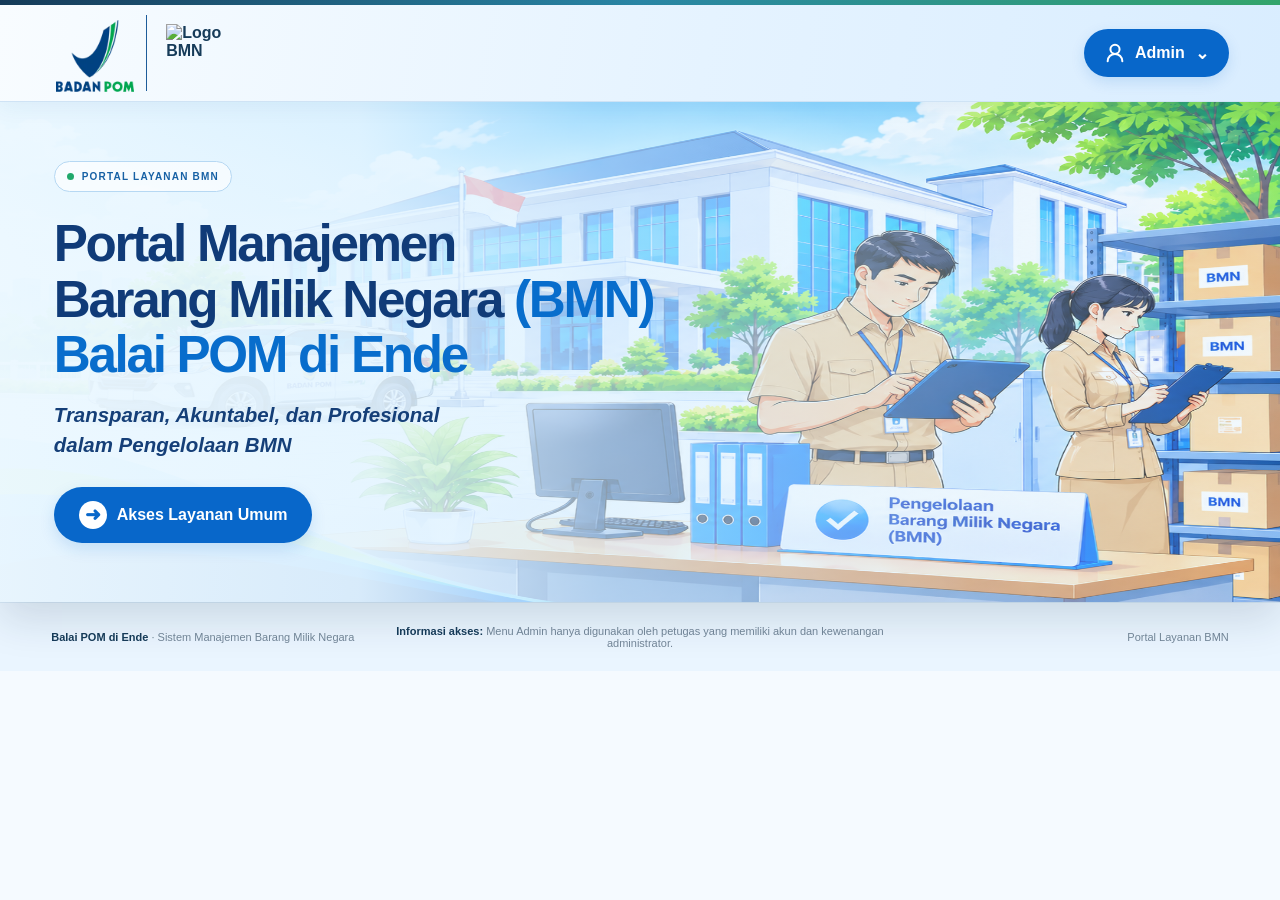
==== commit 2371ec21: "Update button text for service access" ====
--- a/index.html
+++ b/index.html
@@ -125,7 +125,7 @@
 <div class="tag"><i></i> Portal Layanan BMN</div>
 <div class="titleline"><h1 id="hero-title">Portal Manajemen<br>Barang Milik Negara <em>(BMN)</em><br><span>Balai POM di Ende</span></h1></div>
 <p class="hero-subtitle">Transparan, Akuntabel, dan Profesional<br>dalam Pengelolaan BMN</p>
-<div class="actions"><button class="primary" id="explore" aria-expanded="false" aria-controls="akses"><span class="round-arrow">➜</span> Akses Layanan</button></div>
+<div class="actions"><button class="primary" id="explore" aria-expanded="false" aria-controls="akses"><span class="round-arrow">➜</span> Akses Layanan Umum</button></div>
 </div></section>
 <section class="access" id="akses" hidden>
 <div class="cards">
